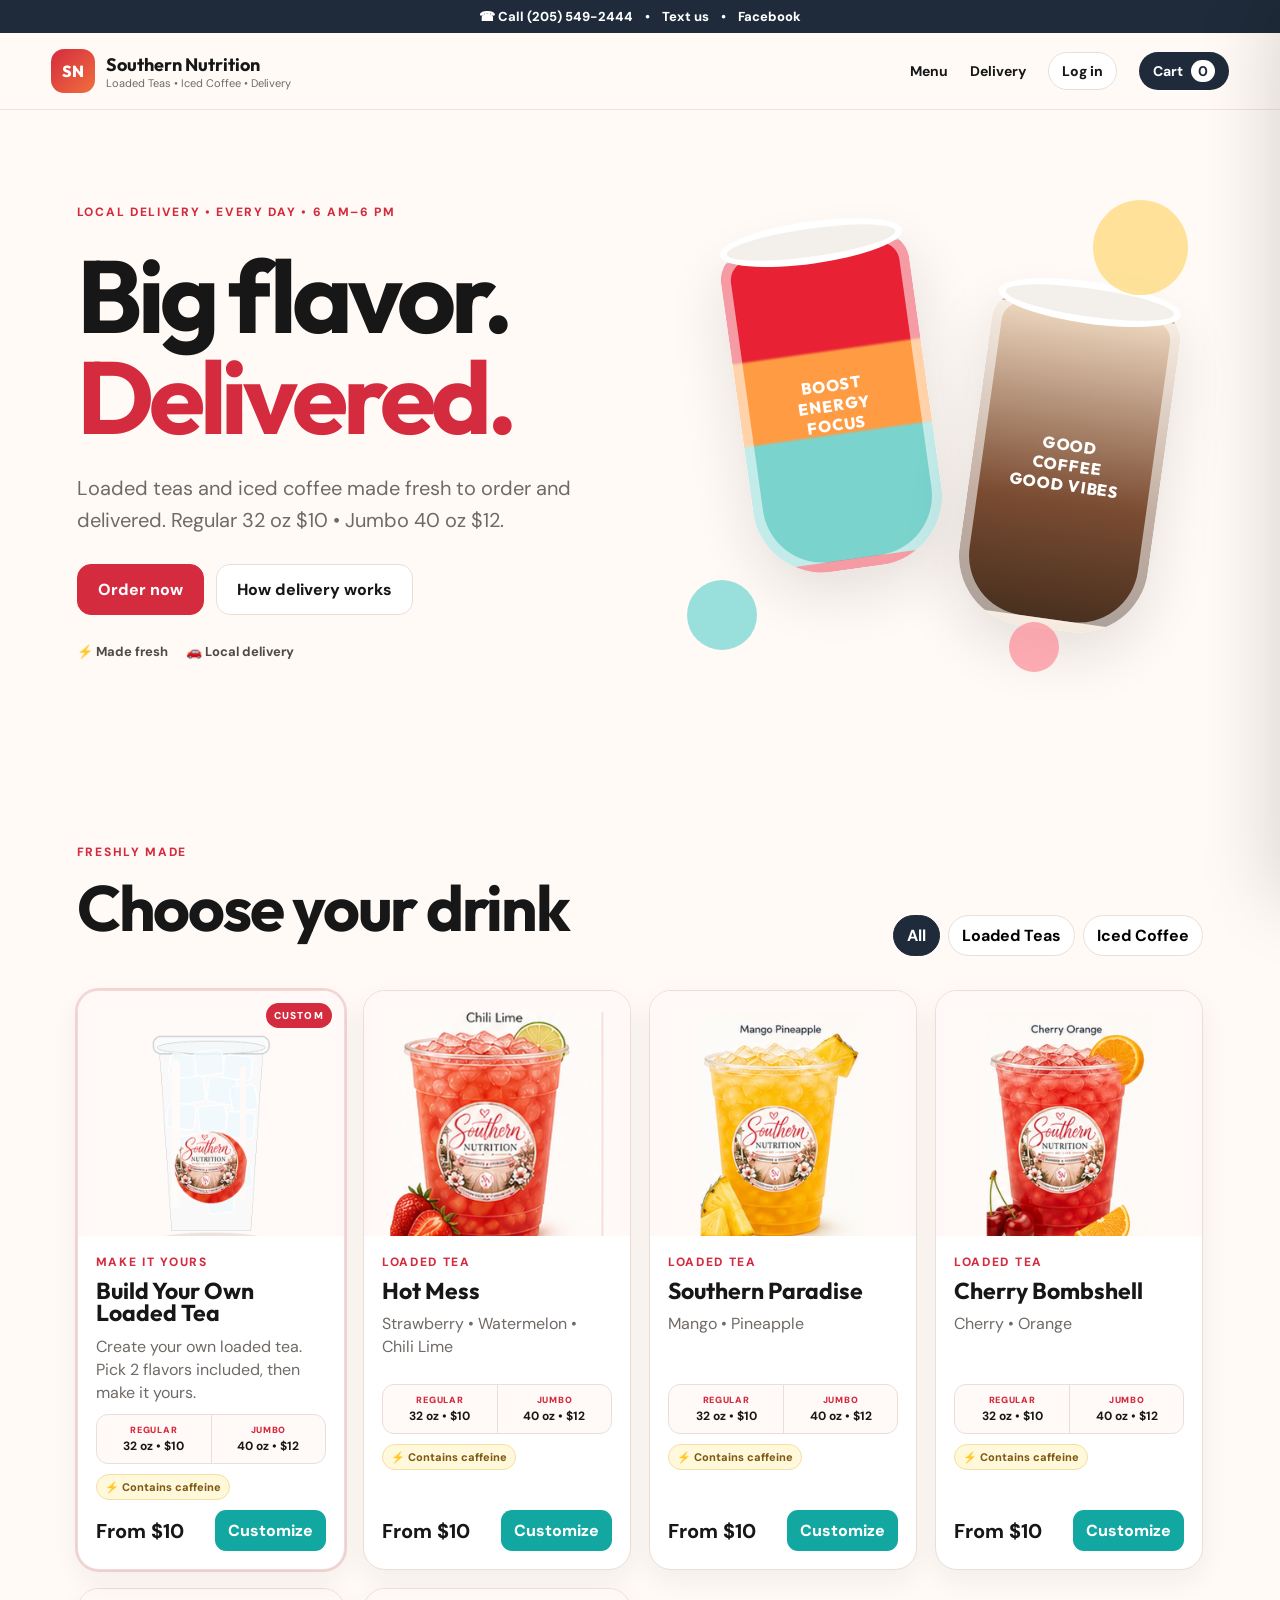
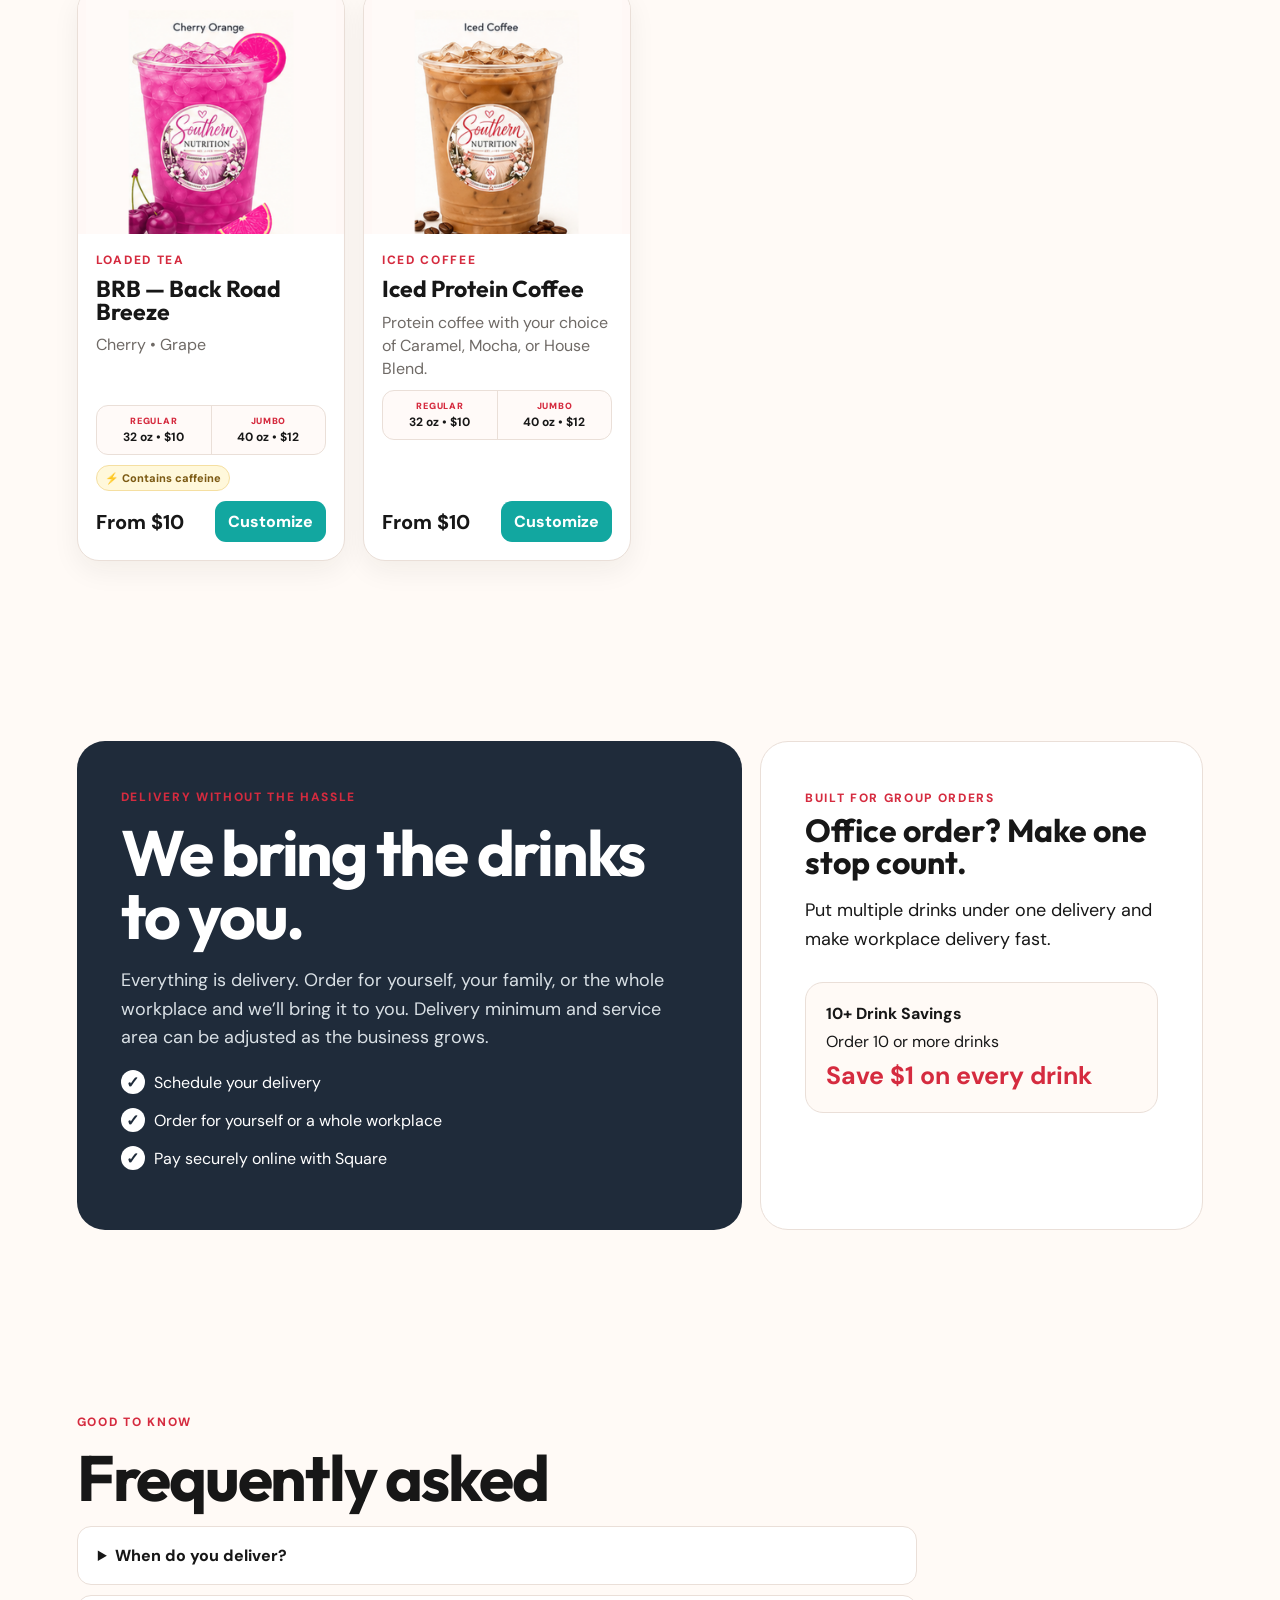
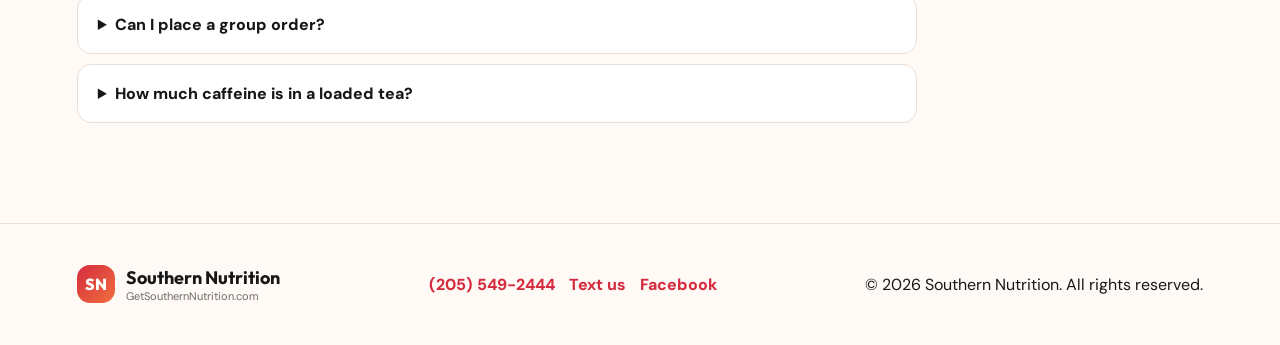
==== index.html @ 76897c5b "Add files via upload" ====
<!doctype html>
<html lang="en">
<head>
  <meta charset="utf-8" />
  <meta name="viewport" content="width=device-width, initial-scale=1" />
  <title>Southern Nutrition | Loaded Teas & Iced Coffee</title>
  <meta name="description" content="Loaded teas and iced coffee made fresh and delivered locally." />
  <link rel="preconnect" href="https://fonts.googleapis.com">
  <link rel="preconnect" href="https://fonts.gstatic.com" crossorigin>
  <link href="https://fonts.googleapis.com/css2?family=DM+Sans:wght@400;500;600;700;800&family=Outfit:wght@600;700;800&display=swap" rel="stylesheet">
  <link rel="stylesheet" href="styles.css" />
  <script src="https://sandbox.web.squarecdn.com/v1/square.js"></script>
</head>
<body>
  <div class="contact-bar"><a href="tel:+12055492444">☎ Call (205) 549-2444</a><span>•</span><a href="sms:+12055492444">Text us</a><span>•</span><a href="https://www.facebook.com/share/1E82JnCDBy/?mibextid=wwXIfr" target="_blank" rel="noopener">Facebook</a></div>
  <header class="site-header">
    <a class="brand" href="#top" aria-label="Southern Nutrition home">
      <span class="brand-mark">SN</span>
      <span><strong>Southern Nutrition</strong><small>Loaded Teas • Iced Coffee • Delivery</small></span>
    </a>
    <nav>
      <a href="#menu">Menu</a><a href="#delivery">Delivery</a>
      <button class="account-btn" id="accountBtn">Log in</button>
      <button class="cart-btn" id="cartBtn">Cart <span id="cartCount">0</span></button>
    </nav>
  </header>

  <main id="top">
    <section class="hero">
      <div class="hero-copy">
        <span class="eyebrow">Local delivery • Every day • 6 AM–6 PM</span>
        <h1>Big flavor.<br><span>Delivered.</span></h1>
        <p>Loaded teas and iced coffee made fresh to order and delivered. Regular 32 oz $10 • Jumbo 40 oz $12.</p>
        <div class="hero-actions"><a class="btn primary" href="#menu">Order now</a><a class="btn ghost" href="#delivery">How delivery works</a></div>
        <div class="trust-row"><span>⚡ Made fresh</span><span>🚗 Local delivery</span></div>
      </div>
      <div class="hero-art" aria-hidden="true">
        <div class="cup tea"><span>BOOST<br>ENERGY<br>FOCUS</span></div>
        <div class="cup coffee"><span>GOOD<br>COFFEE<br>GOOD VIBES</span></div>
        <div class="bubble b1"></div><div class="bubble b2"></div><div class="bubble b3"></div>
      </div>
    </section>

    <section class="section" id="menu">
      <div class="section-heading">
        <div><span class="eyebrow">Freshly made</span><h2>Choose your drink</h2></div>
        <div class="filters" role="group" aria-label="Menu filters">
          <button class="filter active" data-filter="all">All</button><button class="filter" data-filter="tea">Loaded Teas</button><button class="filter" data-filter="coffee">Iced Coffee</button>
        </div>
      </div>
      <div class="menu-grid" id="menuGrid"></div>
    </section>

    <section class="split section" id="delivery">
      <div class="panel dark">
        <span class="eyebrow">Delivery without the hassle</span><h2>We bring the drinks to you.</h2>
        <p>Everything is delivery. Order for yourself, your family, or the whole workplace and we’ll bring it to you. Delivery minimum and service area can be adjusted as the business grows.</p>
        <ul class="checklist"><li>Schedule your delivery</li><li>Order for yourself or a whole workplace</li><li>Pay securely online with Square</li></ul>
      </div>
      <div class="panel light"><span class="eyebrow">Built for group orders</span><h3>Office order? Make one stop count.</h3><p>Put multiple drinks under one delivery and make workplace delivery fast.</p><div class="mini-card"><strong>10+ Drink Savings</strong><span>Order 10 or more drinks</span><b>Save $1 on every drink</b></div></div>
    </section>

    <section class="section faq"><span class="eyebrow">Good to know</span><h2>Frequently asked</h2><details><summary>When do you deliver?</summary><p>We deliver every day from 6 AM to 6 PM. Delivery zones can be adjusted as the business grows.</p></details><details><summary>Can I place a group order?</summary><p>Yes. Add multiple drinks to one cart and use one workplace or delivery address. Orders of 10 or more drinks automatically get $1 off every drink; add-ons remain regular price.</p></details><details><summary>How much caffeine is in a loaded tea?</summary><p>Caffeine varies by recipe and add-ons. Loaded teas contain caffeine. Selecting Extra Liftoff adds additional caffeine; check the product labeling and ask us if you need exact amounts for a specific drink.</p></details></section>
  </main>

  <footer><div class="brand footer-brand"><span class="brand-mark">SN</span><span><strong>Southern Nutrition</strong><small>GetSouthernNutrition.com</small></span></div><div class="footer-contact"><a href="tel:+12055492444">(205) 549-2444</a><a href="sms:+12055492444">Text us</a><a href="https://www.facebook.com/share/1E82JnCDBy/?mibextid=wwXIfr" target="_blank" rel="noopener">Facebook</a></div><p>© <span id="year"></span> Southern Nutrition. All rights reserved.</p></footer>

  <aside class="cart-drawer" id="cartDrawer" aria-hidden="true">
    <div class="cart-head"><h2>Your order</h2><button id="closeCart" aria-label="Close cart">×</button></div>
    <div id="cartItems" class="cart-items"></div>
    <div class="cart-summary">
      <div id="groupDiscountNotice" class="group-discount-notice"><strong>Office & Group Savings</strong><span>Add 10 drinks to save $1 on every drink.</span></div><div><span>Subtotal</span><strong id="cartSubtotal">$0.00</strong></div>
      <div class="delivery-only-badge">🚗 Delivery order</div>
      <label>Street address<input id="deliveryStreet" autocomplete="street-address" placeholder="123 Main St" required /></label>
      <label>Apartment / Unit <span class="optional">(optional)</span><input id="deliveryUnit" autocomplete="address-line2" placeholder="Apt, suite, unit" /></label>
      <div class="address-row"><label>City<input id="deliveryCity" autocomplete="address-level2" required /></label><label>State<input id="deliveryState" autocomplete="address-level1" value="AL" maxlength="2" required /></label><label>ZIP<input id="deliveryZip" autocomplete="postal-code" inputmode="numeric" required /></label></div><div id="deliveryAreaStatus" class="delivery-area-status">Enter your full delivery address to confirm the 25-mile delivery area.</div>
      <label>Business / Workplace <span class="optional">(optional)</span><input id="workplaceName" placeholder="Office, plant, salon, etc." /></label>
      <label>Delivery instructions <span class="optional">(optional)</span><textarea id="deliveryInstructions" placeholder="Front desk, gate instructions, where to meet you, etc."></textarea></label>
      <label>Delivery date<input id="deliveryDate" type="date" required /></label>
            <label>Available delivery window
              <select id="deliverySlot" required>
                <option value="">Choose a delivery date first</option>
              </select>
              <span class="form-note">Orders may be placed anytime. One delivery order is available per 30-minute window from 6:00 AM to 6:00 PM Central.</span>
            </label>
            <input id="orderTime" type="hidden" />
      <label>Notes<textarea id="orderNotes" placeholder="Flavor notes, workplace name, etc."></textarea></label>
      <button class="btn primary full" id="placeOrder">Continue to secure checkout</button>
      <p class="form-note">Payments are securely processed by Square.</p>
    </div>
  </aside>
  <div class="scrim" id="scrim"></div>
  <div class="added-toast" id="addedToast" role="status">✓ Added to cart</div>
  <button class="mobile-cart-bar hidden" id="mobileCartBar"><span id="mobileCartText">0 drinks • $0.00</span><strong>View Cart →</strong></button>

  <dialog id="customizeDialog" class="customize-dialog">
    <button class="dialog-close" id="customizeClose" aria-label="Close">×</button>
    <span class="eyebrow" id="customizeType">Loaded Tea</span>
    <h2 id="customizeName">Customize your drink</h2>
    <p id="customizeDesc" class="dialog-intro"></p>
    <div class="option-section size-section">
      <div class="option-heading"><div><h3>Choose your size</h3><p>Regular 32 oz or Jumbo 40 oz.</p></div></div>
      <div class="size-choices" id="sizeChoices">
        <button type="button" class="size-choice active" data-size="regular"><strong>Regular</strong><span>32 oz</span><b>$10</b></button>
        <button type="button" class="size-choice" data-size="jumbo"><strong>Jumbo</strong><span>40 oz</span><b>$12</b></button>
      </div>
    </div>
    <div id="flavorBuilder" class="option-section">
      <div class="option-heading"><div><h3>Choose flavors</h3><p id="flavorHelp">Choose up to 2 included flavors. Each additional flavor is +$1.</p></div><span id="flavorCharge" class="option-price">Included</span></div>
      <div class="choice-grid" id="flavorChoices"></div>
    </div>
    <div class="option-section">
      <div class="option-heading"><div><h3>Enhance your tea</h3><p>Add any of these to your drink.</p></div></div>
      <div class="addon-list" id="addonChoices"></div>
    </div>
    <div class="caffeine-notice" id="caffeineNotice"><strong>⚡ Caffeine notice</strong><span>Loaded teas contain caffeine. Extra Liftoff adds additional caffeine.</span></div>
    <div class="customize-footer"><div><span class="form-note">Drink total</span><strong id="customizeTotal">$12.00</strong></div><button class="btn primary" id="addCustomized">Add to order</button></div>
  </dialog>

  <dialog id="accountDialog" class="account-dialog">
    <button class="dialog-close" id="accountClose" aria-label="Close">×</button>
    <div id="accountAuthView">
      <span class="eyebrow">Customer account</span><h2 id="accountTitle">Log in</h2>
      <div class="auth-tabs"><button class="auth-tab active" data-mode="login">Log in</button><button class="auth-tab" data-mode="signup">Create account</button></div>
      <form id="accountForm">
        <label id="nameField" class="hidden">First name<input id="accountName" autocomplete="given-name" placeholder="First name"></label>
        <label id="lastNameField" class="hidden">Last name<input id="accountLastName" autocomplete="family-name" placeholder="Last name"></label>
        <label>Phone number<input id="accountPhone" autocomplete="tel" inputmode="tel" placeholder="(555) 555-5555" required></label>
        <label id="emailField" class="hidden">Email<input id="accountEmail" type="email" autocomplete="email" placeholder="you@example.com"></label>
        <label>Password<input id="accountPassword" type="password" autocomplete="current-password" minlength="8" placeholder="At least 8 characters" required></label>
        <button class="btn primary full" id="accountSubmit" type="submit">Log in</button>
        <p class="form-note auth-note">Your password is securely hashed. Card information is handled by Square and is never stored on this site.</p>
        <p id="accountMessage" class="form-note"></p>
      </form>
    </div>
    <div id="accountProfileView" class="hidden">
      <span class="eyebrow">My account</span><h2 id="profileName">Welcome</h2><p id="profileContact" class="form-note"></p>
      <div class="profile-card"><strong>Coming next</strong><p>Order history, saved delivery addresses, favorites, and one-tap reorder.</p></div>
      <button class="btn ghost full" id="logoutBtn">Log out</button>
    </div>
  </dialog>

  <dialog id="checkoutDialog" class="checkout-dialog">
    <button class="dialog-close" id="checkoutClose" aria-label="Close checkout">×</button>
    <span class="eyebrow">Secure checkout</span><h2>Finish your order</h2>
    <div id="checkoutOrder" class="checkout-order"></div>
    <div class="tip-box">
      <div class="tip-heading"><div><strong>Add a tip</strong><span>100% optional — thank you for supporting us.</span></div></div>
      <div class="tip-options">
        <button type="button" class="tip-btn" data-percent="0">No tip</button>
        <button type="button" class="tip-btn" data-percent="0.10">10%</button>
        <button type="button" class="tip-btn" data-percent="0.15">15%</button>
        <button type="button" class="tip-btn" data-percent="0.20">20%</button>
      </div>
      <label class="custom-tip-label">Custom tip $<input id="customTip" type="number" min="0" step="0.01" inputmode="decimal" placeholder="0.00"></label>
    </div>
    <div class="checkout-fields">
      <label>First name<input id="customerName" autocomplete="given-name" placeholder="First name" required></label>
      <label>Last name<input id="customerLastName" autocomplete="family-name" placeholder="Last name" required></label>
      <label>Phone<input id="customerPhone" autocomplete="tel" placeholder="(555) 555-5555" required></label>
      <label>Email <span class="optional">(optional)</span><input id="customerEmail" type="email" autocomplete="email" placeholder="you@example.com"></label>
      <div class="checkout-contact-note">Need help? <a href="tel:+12055492444">Call (205) 549-2444</a> or <a href="sms:+12055492444">text us</a>.</div>
    </div>
    <div class="payment-method-box">
      <strong>Payment method</strong>
      <div class="payment-method-options">
        <button type="button" class="payment-method active" data-payment="card">Card</button>
        <button type="button" class="payment-method" data-payment="cash">Cash on delivery</button>
      </div>
    </div>
    <div id="squareStatus" class="square-status">Checking secure payment connection…</div>
    <div id="card-container"></div>
    <button class="btn primary full" id="payButton" disabled>Pay securely</button>
    <p id="paymentMessage" class="form-note" role="status"></p>
    <p id="paymentModeNote" class="form-note">Payments are processed securely by Square.</p>
  </dialog>

  <dialog id="successDialog">
    <button class="dialog-close" id="successClose">×</button><h2>Order received 🎉</h2><p id="successMessage"></p><button class="btn primary full" id="successDone">Done</button>
  </dialog>

  <script src="app.js"></script>
</body>
</html>
---- styles.css ----
:root{
  --bg:#fffaf6;--paper:#ffffff;--ink:#171717;--muted:#6f6a66;--accent:#d52b3f;--accent2:#12a7a0;--navy:#1f2b3a;--line:#eadfd8;--shadow:0 20px 60px rgba(36,28,24,.12)
}
*{box-sizing:border-box}html{scroll-behavior:smooth}body{margin:0;font-family:'DM Sans',sans-serif;background:var(--bg);color:var(--ink)}a{color:inherit;text-decoration:none}button,input,select,textarea{font:inherit}button{cursor:pointer}
.site-header{position:sticky;top:0;z-index:20;display:flex;justify-content:space-between;align-items:center;padding:16px clamp(18px,4vw,56px);background:rgba(255,250,246,.9);backdrop-filter:blur(16px);border-bottom:1px solid rgba(234,223,216,.8)}
.brand{display:flex;align-items:center;gap:11px}.brand-mark{display:grid;place-items:center;width:44px;height:44px;border-radius:13px;background:linear-gradient(135deg,var(--accent),#f06f3d);color:#fff;font-family:'Outfit';font-weight:800}.brand strong,.brand small{display:block}.brand strong{font-family:'Outfit';font-size:18px}.brand small{font-size:11px;color:var(--muted)}nav{display:flex;align-items:center;gap:22px;font-weight:700;font-size:14px}.cart-btn{border:0;background:var(--navy);color:#fff;padding:10px 14px;border-radius:999px}.cart-btn span{background:#fff;color:var(--navy);padding:2px 7px;border-radius:99px;margin-left:5px}
.hero{min-height:620px;padding:70px clamp(20px,6vw,90px);display:grid;grid-template-columns:1.05fr .95fr;align-items:center;gap:40px;overflow:hidden}.eyebrow{text-transform:uppercase;letter-spacing:.14em;font-weight:800;font-size:12px;color:var(--accent)}h1,h2,h3{font-family:'Outfit',sans-serif;margin:.25em 0;line-height:.98}h1{font-size:clamp(62px,8vw,120px);letter-spacing:-.05em}h1 span{color:var(--accent)}h2{font-size:clamp(38px,5vw,64px);letter-spacing:-.035em}h3{font-size:32px}.hero p{font-size:20px;max-width:650px;color:var(--muted);line-height:1.6}.hero-actions{display:flex;gap:12px;margin:28px 0}.btn{display:inline-flex;justify-content:center;align-items:center;border-radius:14px;padding:14px 20px;border:1px solid var(--line);font-weight:800}.btn.primary{background:var(--accent);color:#fff;border-color:var(--accent)}.btn.ghost{background:#fff}.btn.full{width:100%}.trust-row{display:flex;flex-wrap:wrap;gap:18px;font-size:13px;font-weight:700;color:#4f4a46}
.hero-art{position:relative;min-height:500px}.cup{position:absolute;width:190px;height:330px;border-radius:30px 30px 70px 70px;display:grid;place-items:center;text-align:center;color:white;font-family:'Outfit';font-weight:800;letter-spacing:.06em;box-shadow:var(--shadow);border:10px solid rgba(255,255,255,.55)}.cup:before{content:"";position:absolute;top:-30px;width:170px;height:28px;border-radius:50%;background:#f3f0eb;border:7px solid white}.tea{left:10%;top:60px;transform:rotate(-8deg);background:linear-gradient(180deg,#e82234 0 32%,#ff9b42 33% 59%,#7bd3ce 60%)}.coffee{right:8%;top:120px;transform:rotate(8deg);background:linear-gradient(180deg,#edd6bf,#7a4c32 62%,#49301f)}.bubble{position:absolute;border-radius:50%;filter:blur(.3px);opacity:.65}.b1{width:95px;height:95px;background:#ffd568;right:3%;top:20px}.b2{width:70px;height:70px;background:#64d2cf;left:0;bottom:30px}.b3{width:50px;height:50px;background:#ff8592;right:28%;bottom:8px}
.announcement{margin:0 clamp(18px,4vw,56px);background:var(--navy);color:white;border-radius:18px;padding:16px 22px;display:flex;justify-content:center;gap:8px;flex-wrap:wrap;text-align:center}.announcement a{color:#ffd568;font-weight:800}.section{padding:90px clamp(20px,6vw,90px)}.section-heading{display:flex;justify-content:space-between;align-items:end;gap:20px}.filters{display:flex;gap:8px;flex-wrap:wrap}.filter{border:1px solid var(--line);background:#fff;border-radius:999px;padding:9px 13px;font-weight:700}.filter.active{background:var(--navy);color:white;border-color:var(--navy)}
.menu-grid{display:grid;grid-template-columns:repeat(4,1fr);gap:18px;margin-top:34px}.menu-card{background:#fff;border:1px solid var(--line);border-radius:22px;overflow:hidden;box-shadow:0 10px 28px rgba(36,28,24,.06);display:flex;flex-direction:column}.drink-art{height:190px;display:grid;place-items:center;font-size:70px;background:linear-gradient(135deg,#fff2ea,#f5ffff)}.menu-body{padding:18px;display:flex;flex-direction:column;gap:10px;flex:1}.menu-body h3{font-size:23px;margin:0}.menu-body p{color:var(--muted);line-height:1.45;margin:0;min-height:62px}.price-row{display:flex;align-items:center;justify-content:space-between;margin-top:auto}.price{font-size:20px;font-weight:800}.add-btn{border:0;background:var(--accent2);color:#fff;border-radius:11px;padding:10px 13px;font-weight:800}
.split{display:grid;grid-template-columns:1.2fr .8fr;gap:18px}.panel{border-radius:28px;padding:44px}.panel.dark{background:var(--navy);color:white}.panel.dark p{color:#d9e0e5}.panel.light{background:#fff;border:1px solid var(--line)}.panel p{font-size:18px;line-height:1.6}.checklist{padding:0;list-style:none}.checklist li{margin:14px 0}.checklist li:before{content:'✓';display:inline-grid;place-items:center;width:24px;height:24px;margin-right:9px;background:#fff;color:var(--navy);border-radius:50%;font-weight:900}.mini-card{display:grid;gap:7px;background:var(--bg);border:1px solid var(--line);border-radius:18px;padding:20px;margin-top:28px}.mini-card b{font-size:25px;color:var(--accent)}
.rewards{display:grid;grid-template-columns:1fr 420px;gap:50px;align-items:center;background:linear-gradient(135deg,#fff0ef,#effcfb)}.rewards-card{background:#fff;border:1px solid var(--line);border-radius:22px;padding:22px;box-shadow:var(--shadow)}label{display:grid;gap:7px;font-size:13px;font-weight:800;margin-bottom:13px}input,select,textarea{border:1px solid #d9d1cc;border-radius:11px;padding:11px 12px;background:white;min-width:0}textarea{min-height:80px;resize:vertical}.form-note{font-size:12px;color:var(--muted);line-height:1.4}.faq details{max-width:840px;background:#fff;border:1px solid var(--line);border-radius:14px;padding:18px 20px;margin:10px 0}.faq summary{font-weight:800;cursor:pointer}.faq p{color:var(--muted);line-height:1.6}footer{padding:34px clamp(20px,6vw,90px);display:flex;justify-content:space-between;align-items:center;border-top:1px solid var(--line);gap:20px;flex-wrap:wrap}.footer-brand .brand-mark{width:38px;height:38px}
.cart-drawer{position:fixed;right:0;top:0;bottom:0;width:min(440px,94vw);background:#fff;z-index:50;transform:translateX(105%);transition:.25s ease;box-shadow:-30px 0 70px rgba(0,0,0,.15);display:flex;flex-direction:column}.cart-drawer.open{transform:translateX(0)}.cart-head{display:flex;justify-content:space-between;align-items:center;padding:22px;border-bottom:1px solid var(--line)}.cart-head h2{font-size:32px}.cart-head button,.dialog-close{border:0;background:#f1ece8;width:38px;height:38px;border-radius:50%;font-size:25px}.cart-items{padding:18px;overflow:auto;flex:1}.cart-item{display:grid;grid-template-columns:1fr auto;gap:8px;border-bottom:1px solid var(--line);padding:13px 0}.qty{display:flex;align-items:center;gap:8px}.qty button{border:1px solid var(--line);background:#fff;width:28px;height:28px;border-radius:8px}.cart-summary{padding:18px;border-top:1px solid var(--line)}.cart-summary>div:first-child{display:flex;justify-content:space-between;font-size:20px;margin-bottom:15px}.hidden{display:none!important}.scrim{position:fixed;inset:0;background:rgba(0,0,0,.36);z-index:40;opacity:0;pointer-events:none;transition:.2s}.scrim.show{opacity:1;pointer-events:auto}dialog{border:0;border-radius:22px;box-shadow:var(--shadow);width:min(560px,92vw);padding:28px}dialog::backdrop{background:rgba(0,0,0,.45)}dialog pre{white-space:pre-wrap;background:#f8f4f1;padding:16px;border-radius:12px;max-height:45vh;overflow:auto}.dialog-close{float:right}
@media(max-width:980px){nav a{display:none}.hero{grid-template-columns:1fr;padding-top:45px}.hero-art{min-height:420px}.menu-grid{grid-template-columns:repeat(2,1fr)}.split,.rewards{grid-template-columns:1fr}.rewards{padding:70px 24px}.rewards-card{width:100%}.section-heading{align-items:start;flex-direction:column}.hero h1{font-size:76px}}
@media(max-width:580px){.site-header{padding:12px 14px}.brand small{display:none}.hero{padding:38px 18px}.hero h1{font-size:58px}.hero p{font-size:17px}.hero-actions{flex-direction:column}.hero-art{min-height:340px}.cup{width:145px;height:250px;font-size:13px}.cup:before{width:130px}.coffee{right:2%}.tea{left:2%}.menu-grid{grid-template-columns:1fr}.section{padding:62px 18px}.panel{padding:28px}.trust-row{display:grid}.footer-brand small{display:block}}

/* Square checkout additions */
.checkout-dialog{width:min(620px,calc(100vw - 28px));max-height:90vh;overflow:auto;border:0;border-radius:24px;padding:28px;box-shadow:0 25px 80px rgba(0,0,0,.28)}
.checkout-dialog::backdrop,#successDialog::backdrop{background:rgba(17,24,39,.55)}
.checkout-order{margin:16px 0 20px;border:1px solid #e8e8e8;border-radius:16px;padding:14px;background:#fafafa}
.checkout-line{display:flex;justify-content:space-between;gap:20px;padding:7px 0;font-size:.94rem}.checkout-total{border-top:1px solid #ddd;margin-top:8px;padding-top:14px;font-size:1.05rem}
.checkout-fields{display:grid;grid-template-columns:1fr 1fr;gap:12px;margin-bottom:18px}.checkout-fields label:last-child{grid-column:1/-1}.checkout-fields input{width:100%;box-sizing:border-box;margin-top:6px;padding:12px 13px;border:1px solid #d7d7d7;border-radius:11px;font:inherit}.optional{font-weight:400;color:#777}
.square-status{font-size:.87rem;margin:2px 0 12px;padding:9px 11px;border-radius:10px;background:#f3f4f6;color:#4b5563}
#card-container{min-height:90px;margin-bottom:12px}#payButton:disabled{opacity:.55;cursor:not-allowed}
#successDialog{width:min(480px,calc(100vw - 28px));border:0;border-radius:24px;padding:28px;box-shadow:0 25px 80px rgba(0,0,0,.28)}
#successDialog code{font-size:.75rem;word-break:break-all}
@media(max-width:600px){.checkout-fields{grid-template-columns:1fr}.checkout-fields label:last-child{grid-column:auto}.checkout-dialog{padding:20px}}

/* v2: customer accounts, rewards dots, custom tea builder */
.account-btn{border:1px solid var(--line);background:#fff;color:var(--ink);padding:9px 13px;border-radius:999px;font-weight:800}.featured-card{outline:2px solid rgba(213,43,63,.18);position:relative}.featured-card:before{content:'CUSTOM';position:absolute;top:12px;right:12px;background:var(--accent);color:#fff;font-size:10px;font-weight:900;letter-spacing:.12em;padding:6px 8px;border-radius:999px;z-index:2}.mini-caffeine{font-size:11px;font-weight:800;color:#7c5a14;background:#fff8db;border:1px solid #f5dfa1;border-radius:999px;padding:5px 8px;width:max-content}
.reward-progress{display:flex;gap:9px;flex-wrap:wrap;margin:24px 0 10px}.reward-dot{width:34px;height:34px;border-radius:50%;display:grid;place-items:center;border:2px solid #d9ccc6;background:#fff;color:#fff;font-weight:900}.reward-dot.filled{background:var(--accent);border-color:var(--accent)}.reward-progress.compact{gap:6px;margin:14px 0}.reward-progress.compact .reward-dot{width:25px;height:25px;font-size:11px}.reward-caption{font-weight:800;color:var(--navy)}.rewards-card h3{font-size:26px}.text-btn{display:block;margin:13px auto 0;border:0;background:transparent;color:var(--accent);font-weight:800;text-decoration:underline}.profile-card{border:1px solid var(--line);border-radius:16px;padding:16px;margin:14px 0;background:#fffaf8}.profile-card p{color:var(--muted);line-height:1.5;margin-bottom:0}
.customize-dialog,.account-dialog{width:min(680px,calc(100vw - 28px));max-height:90vh;overflow:auto;border:0;border-radius:24px;padding:28px;box-shadow:0 25px 80px rgba(0,0,0,.28)}.customize-dialog::backdrop,.account-dialog::backdrop{background:rgba(17,24,39,.55)}.dialog-intro{color:var(--muted);line-height:1.5}.option-section{border-top:1px solid var(--line);padding-top:20px;margin-top:20px}.option-heading{display:flex;justify-content:space-between;gap:16px;align-items:start}.option-heading h3{font-size:24px;margin:0}.option-heading p{margin:6px 0;color:var(--muted);font-size:13px}.option-price{font-weight:900;color:var(--accent);white-space:nowrap}.choice-grid{display:flex;flex-wrap:wrap;gap:9px;margin-top:14px}.choice-chip{margin:0;display:block}.choice-chip input{position:absolute;opacity:0;pointer-events:none}.choice-chip span{display:block;border:1px solid var(--line);background:#fff;border-radius:999px;padding:9px 12px;font-size:13px;font-weight:800;cursor:pointer}.choice-chip.selected span{background:var(--navy);border-color:var(--navy);color:#fff}.addon-list{display:grid;gap:9px;margin-top:14px}.addon-row{display:grid;grid-template-columns:auto 1fr auto;gap:11px;align-items:center;border:1px solid var(--line);border-radius:14px;padding:13px;margin:0;background:#fff;cursor:pointer}.addon-row.selected{border-color:var(--accent);background:#fff7f7}.addon-row input{width:18px;height:18px}.addon-row span{display:grid}.addon-row small{color:var(--muted);font-weight:500;margin-top:2px}.addon-row b{color:var(--accent)}.caffeine-notice{display:flex;gap:8px;flex-wrap:wrap;margin:20px 0;padding:12px 14px;border-radius:14px;background:#fff8db;border:1px solid #f5dfa1;font-size:12px;color:#6d551c}.caffeine-notice.strong{background:#fff0ee;border-color:#f2aaa2;color:#9a271e}.customize-footer{position:sticky;bottom:-28px;margin:22px -28px -28px;padding:16px 28px;background:rgba(255,255,255,.96);border-top:1px solid var(--line);display:flex;align-items:center;justify-content:space-between;gap:16px}.customize-footer>div{display:grid}.customize-footer strong{font-size:24px}.cart-detail{font-size:12px;color:var(--muted);margin:4px 0;line-height:1.35}.auth-tabs{display:grid;grid-template-columns:1fr 1fr;background:#f2ece8;border-radius:12px;padding:4px;margin:18px 0}.auth-tab{border:0;background:transparent;padding:9px 10px;border-radius:9px;font-weight:800}.auth-tab.active{background:#fff;box-shadow:0 2px 8px rgba(0,0,0,.08)}.auth-note{background:#fff8db;border:1px solid #f5dfa1;padding:10px;border-radius:10px}.checkout-item{display:flex;justify-content:space-between;gap:20px;padding:8px 0}.checkout-item>div{display:grid}.checkout-item small{color:var(--muted);margin-top:3px}
@media(max-width:760px){nav{gap:8px}.account-btn{padding:9px 10px;font-size:12px}.customize-dialog,.account-dialog{padding:20px}.customize-footer{bottom:-20px;margin:20px -20px -20px;padding:14px 20px}.choice-chip span{padding:8px 10px}.reward-dot{width:29px;height:29px}}

/* Group discount + tipping */
.group-discount-notice{display:grid!important;gap:3px!important;padding:12px 14px;margin:0 0 14px!important;border-radius:14px;background:#eef8f0;border:1px solid #b9dfc1;font-size:13px}.group-discount-notice strong{color:#216b34}.group-discount-notice span{color:var(--muted)}
.tip-box{margin:18px 0;padding:16px;border:1px solid var(--line);border-radius:16px;background:#fff}.tip-heading>div{display:grid;gap:3px}.tip-heading span{font-size:12px;color:var(--muted)}.tip-options{display:grid;grid-template-columns:repeat(4,1fr);gap:8px;margin-top:12px}.tip-btn{border:1px solid var(--line);background:#fff;border-radius:11px;padding:10px 7px;font-weight:800;cursor:pointer}.tip-btn.active{background:var(--navy);border-color:var(--navy);color:#fff}.custom-tip-label{display:flex!important;align-items:center;gap:6px;margin-top:11px;font-size:13px;font-weight:800}.custom-tip-label input{width:110px!important;margin:0!important;padding:8px 10px!important}.savings-line{color:#216b34}.tip-summary{color:var(--muted)}
@media(max-width:460px){.tip-options{grid-template-columns:repeat(2,1fr)}}

/* V5 delivery-only contact + checkout */
.contact-bar{display:flex;justify-content:center;align-items:center;gap:12px;padding:8px 16px;background:var(--navy);color:#fff;font-size:13px;font-weight:800}.contact-bar a{color:#fff;text-decoration:none}.contact-bar a:hover{text-decoration:underline}.footer-contact{display:flex;gap:14px;flex-wrap:wrap}.footer-contact a,.checkout-contact-note a{color:var(--accent);font-weight:800;text-decoration:none}.delivery-only-badge{padding:10px 12px;margin-bottom:13px;border-radius:12px;background:#eef9f7;font-weight:900;color:var(--navy)}.address-row{display:grid;grid-template-columns:2fr .8fr 1fr;gap:10px}.checkout-contact-note{grid-column:1/-1;font-size:12px;color:var(--muted);margin:-2px 0 12px}
@media(max-width:580px){.contact-bar{gap:8px;font-size:11px;padding:7px 8px}.address-row{grid-template-columns:1fr 70px 100px}.footer-contact{width:100%}}

/* V6 menu/layout updates */
.brand-banner{background:#fff7f5;border-bottom:1px solid var(--line);display:flex;justify-content:center;overflow:hidden;padding:12px 18px}
.brand-banner-scene{position:relative;width:min(100%,1100px);height:260px;background-image:linear-gradient(rgba(255,248,245,.08),rgba(255,248,245,.12)),url('assets/southern-nutrition-lake.jpg');background-size:cover;background-position:center 48%;border-radius:22px;overflow:hidden;display:grid;place-items:center;box-shadow:var(--shadow)}
.brand-banner-scene:after{content:'';position:absolute;inset:0;background:radial-gradient(circle at center,rgba(255,255,255,.18),rgba(255,255,255,0) 62%);pointer-events:none}
.brand-banner-title{position:relative;z-index:1;text-align:center;padding:14px 24px;text-shadow:0 2px 12px rgba(255,255,255,.9),0 1px 2px rgba(0,0,0,.12)}
.brand-banner-southern{display:block;font-family:'Playfair Display',Georgia,serif;font-style:italic;font-weight:700;font-size:clamp(48px,7vw,86px);line-height:.9;color:#c95b67;letter-spacing:-2px}
.brand-banner-nutrition{display:block;margin-top:12px;font-family:'Outfit',Arial,sans-serif;font-size:clamp(20px,2.8vw,34px);font-weight:700;letter-spacing:.24em;color:#2b2525}
.drink-art.photo{height:245px;background:#fff8f6;overflow:hidden;padding:8px}
.drink-art.photo img{width:100%;height:100%;object-fit:contain;object-position:center center;display:block;margin:auto}
.drink-art.custom-art{height:245px;background:linear-gradient(145deg,#fff1f4,#fffaf6);display:flex;flex-direction:column;gap:8px;font-size:50px;color:var(--accent)}
.drink-art.custom-art strong{font-size:18px;font-family:'Outfit',sans-serif;color:var(--navy)}
.size-preview{display:grid;grid-template-columns:1fr 1fr;border:1px solid var(--line);border-radius:12px;overflow:hidden;background:#fffaf8}
.size-preview span{display:grid;gap:2px;padding:9px 10px;text-align:center}.size-preview span+span{border-left:1px solid var(--line)}
.size-preview small{text-transform:uppercase;letter-spacing:.08em;font-size:9px;color:var(--accent);font-weight:900}.size-preview b{font-size:12px}
.size-choices{display:grid;grid-template-columns:1fr 1fr;gap:10px;margin-top:14px}
.size-choice{border:2px solid var(--line);border-radius:16px;background:#fff;padding:14px;display:grid;gap:3px;text-align:left;color:var(--ink)}
.size-choice strong{font-size:16px}.size-choice span{font-size:12px;color:var(--muted)}.size-choice b{font-size:21px;color:var(--accent)}
.size-choice.active{border-color:var(--accent);background:#fff5f6;box-shadow:0 0 0 3px rgba(213,43,63,.08)}
.added-toast{position:fixed;left:50%;bottom:88px;transform:translate(-50%,20px);z-index:90;background:var(--navy);color:#fff;border-radius:999px;padding:11px 18px;font-weight:900;opacity:0;pointer-events:none;transition:.2s;box-shadow:var(--shadow)}
.added-toast.show{opacity:1;transform:translate(-50%,0)}
.mobile-cart-bar{position:fixed;z-index:35;left:50%;bottom:14px;transform:translateX(-50%);width:min(560px,calc(100vw - 28px));border:0;border-radius:16px;padding:13px 16px;background:var(--navy);color:#fff;box-shadow:0 14px 34px rgba(0,0,0,.24);display:flex;align-items:center;justify-content:space-between;gap:12px;font-weight:800}
.mobile-cart-bar strong{color:#ffd568}
@media(max-width:980px){.brand-banner-scene{height:220px}.menu-grid{grid-template-columns:repeat(2,1fr)}}
@media(max-width:580px){.brand-banner{padding:8px}.brand-banner-scene{width:100%;height:145px;border-radius:14px;background-position:center 46%}.brand-banner-title{padding:8px 14px}.brand-banner-southern{font-size:43px;letter-spacing:-1px}.brand-banner-nutrition{font-size:17px;letter-spacing:.18em;margin-top:8px}.drink-art.photo,.drink-art.custom-art{height:240px}.mobile-cart-bar{display:flex}.site-header{top:0}}

/* V11: removed decorative top logo/photo banner */
.brand-banner{display:none!important}

/* V12: mobile cart/checkout scrolling fix */
@media(max-width:760px){
  .cart-drawer{
    overflow-y:auto;
    overflow-x:hidden;
    -webkit-overflow-scrolling:touch;
    overscroll-behavior:contain;
    display:block;
    padding-bottom:calc(24px + env(safe-area-inset-bottom));
  }
  .cart-head{
    position:sticky;
    top:0;
    z-index:2;
    background:#fff;
  }
  .cart-items{
    overflow:visible;
    flex:none;
    padding-bottom:8px;
  }
  .cart-summary{
    overflow:visible;
    padding-bottom:calc(34px + env(safe-area-inset-bottom));
  }
  .cart-summary .btn.full{
    margin-top:4px;
    margin-bottom:8px;
  }
  .checkout-dialog{
    max-height:calc(100dvh - 20px);
    overflow-y:auto;
    -webkit-overflow-scrolling:touch;
    overscroll-behavior:contain;
    padding-bottom:calc(28px + env(safe-area-inset-bottom));
  }
}

/* V13: keep active delivery fields visible above mobile keyboards/autofill */
@media(max-width:760px){
  .cart-drawer{
    height:100dvh;
    max-height:100dvh;
  }
  .cart-summary input,
  .cart-summary select,
  .cart-summary textarea{
    scroll-margin-top:90px;
    scroll-margin-bottom:180px;
  }
}

/* V14: cart drawer scrolls correctly on iPad and desktop too */
.cart-drawer{
  overflow-y:auto;
  overflow-x:hidden;
  -webkit-overflow-scrolling:touch;
  overscroll-behavior:contain;
  height:100dvh;
  max-height:100dvh;
}
.cart-head{
  position:sticky;
  top:0;
  z-index:3;
  background:#fff;
}
.cart-items{
  overflow:visible;
  flex:none;
  padding-bottom:8px;
}
.cart-summary{
  overflow:visible;
  padding-bottom:calc(34px + env(safe-area-inset-bottom));
}
.cart-summary input,
.cart-summary select,
.cart-summary textarea{
  scroll-margin-top:90px;
  scroll-margin-bottom:140px;
}

/* Checkout payment choices */
.payment-method-box{margin:18px 0 12px}
.payment-method-box>strong{display:block;margin-bottom:8px}
.payment-method-options{display:grid;grid-template-columns:1fr 1fr;gap:8px}
.payment-method{border:1px solid rgba(0,0,0,.15);background:#fff;border-radius:12px;padding:12px 10px;font:inherit;font-weight:700;cursor:pointer}
.payment-method.active{border-color:#d95772;box-shadow:0 0 0 2px rgba(217,87,114,.12)}
#card-container.hidden,#squareStatus.hidden{display:none!important}

.delivery-area-status{margin:8px 0 12px;padding:10px 12px;border-radius:10px;background:#f5f5f5;font-size:.9rem;font-weight:700}
.delivery-area-status.checking{background:#fff7e6}.delivery-area-status.success{background:#edf9f0}.delivery-area-status.error{background:#fff0f0}
.coffee-choice{appearance:none;-webkit-appearance:none;cursor:pointer;font:inherit}
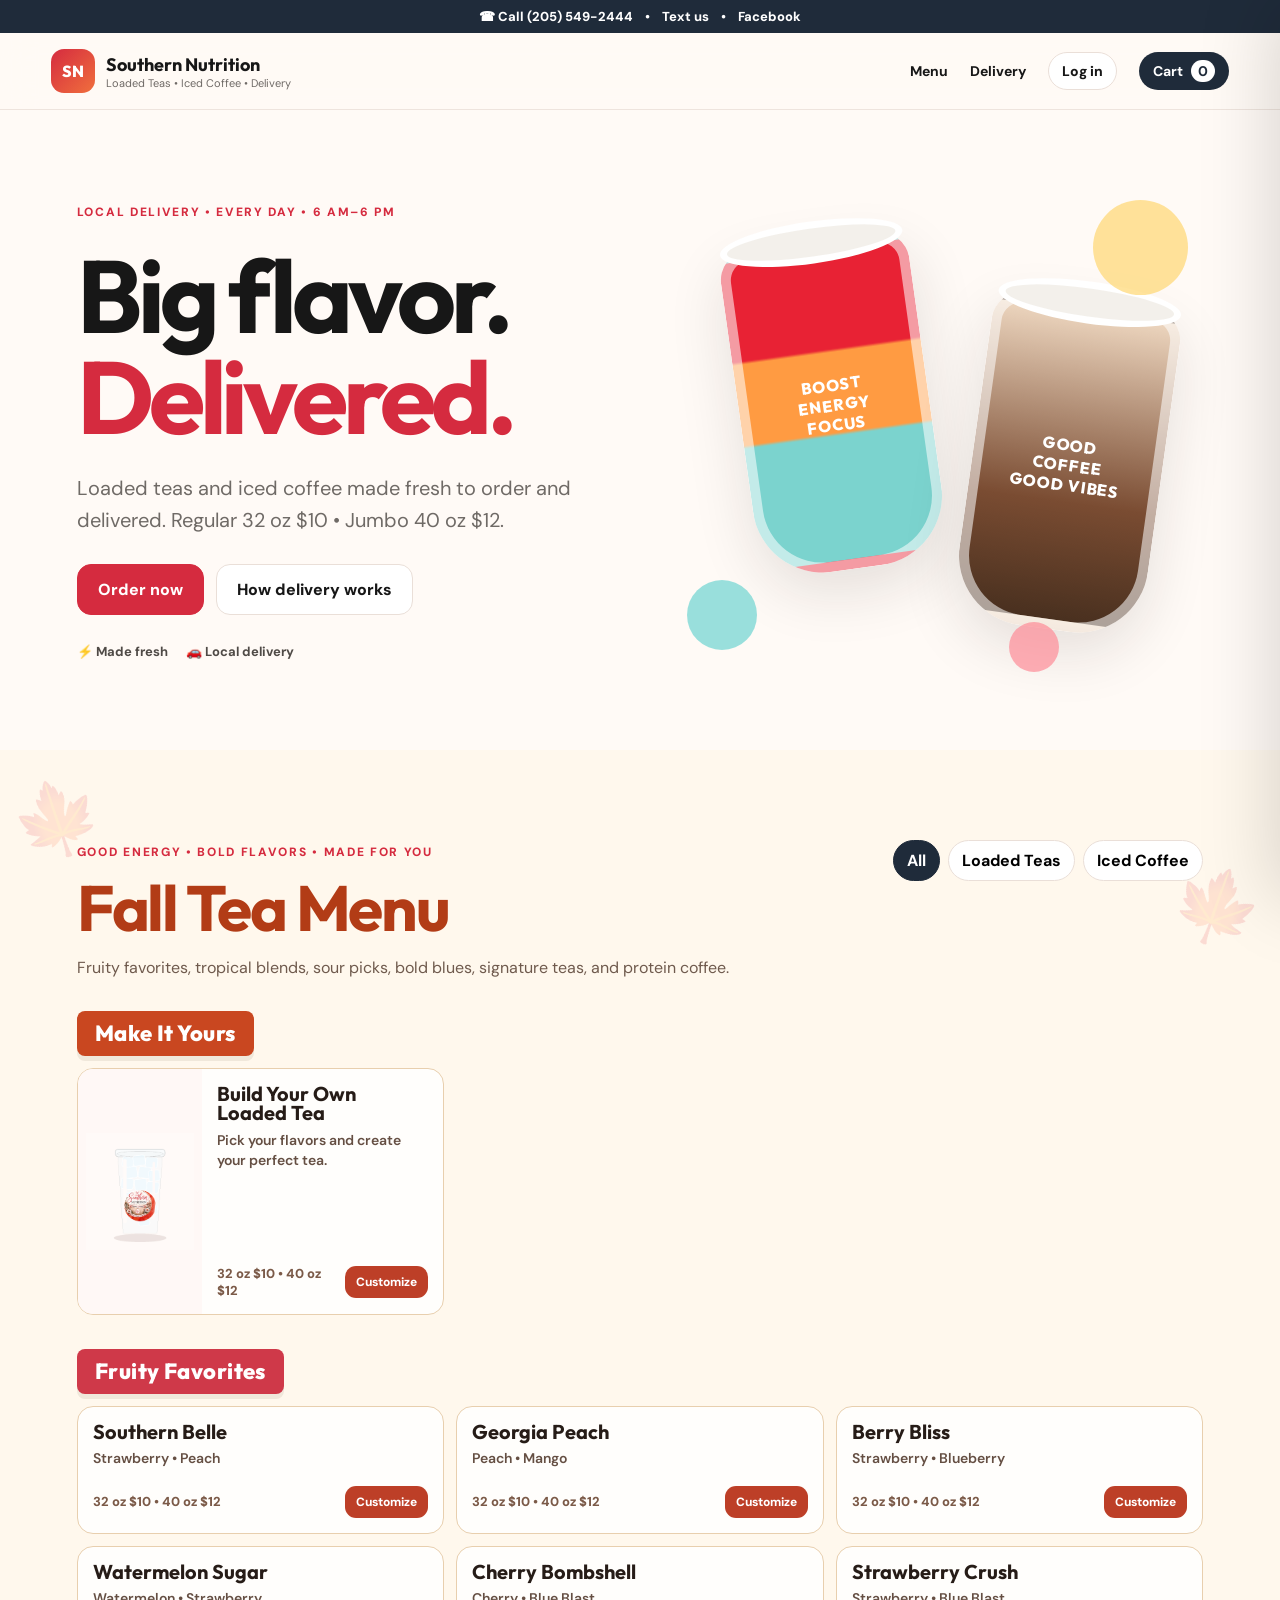
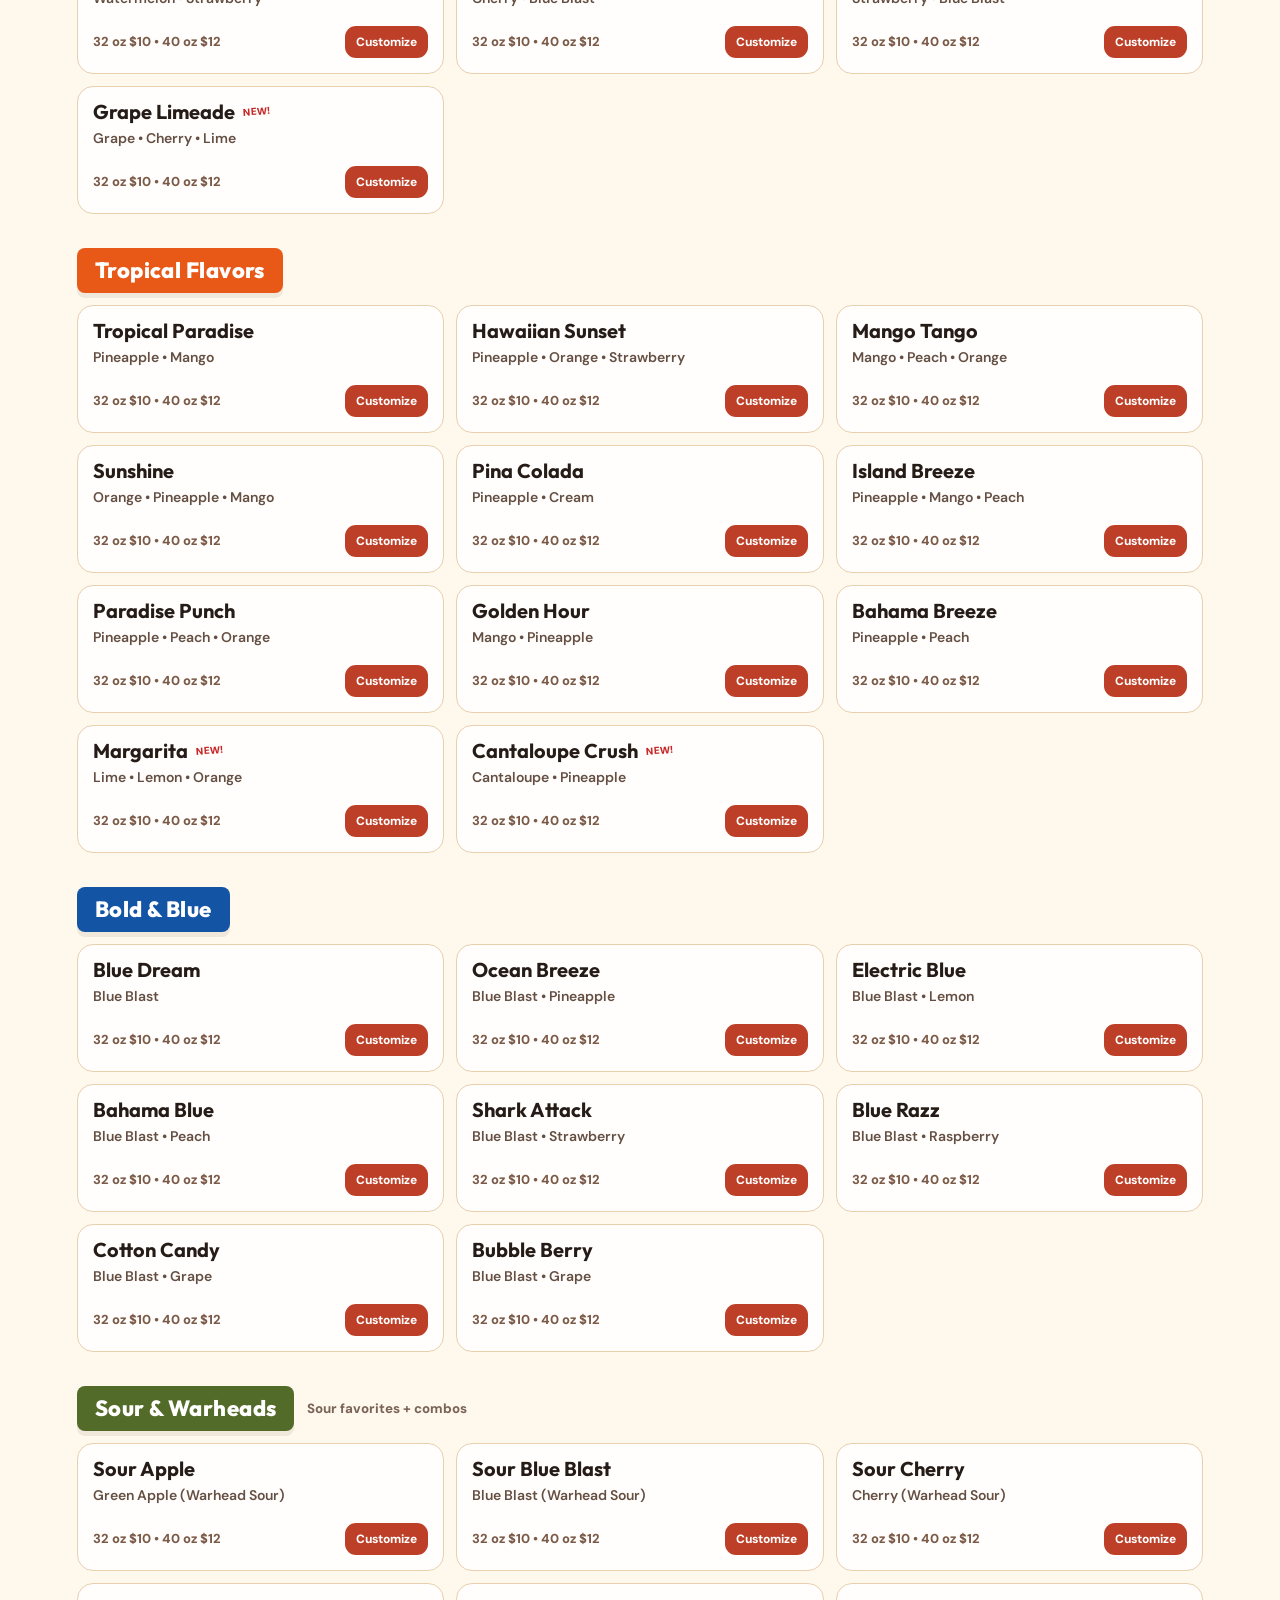
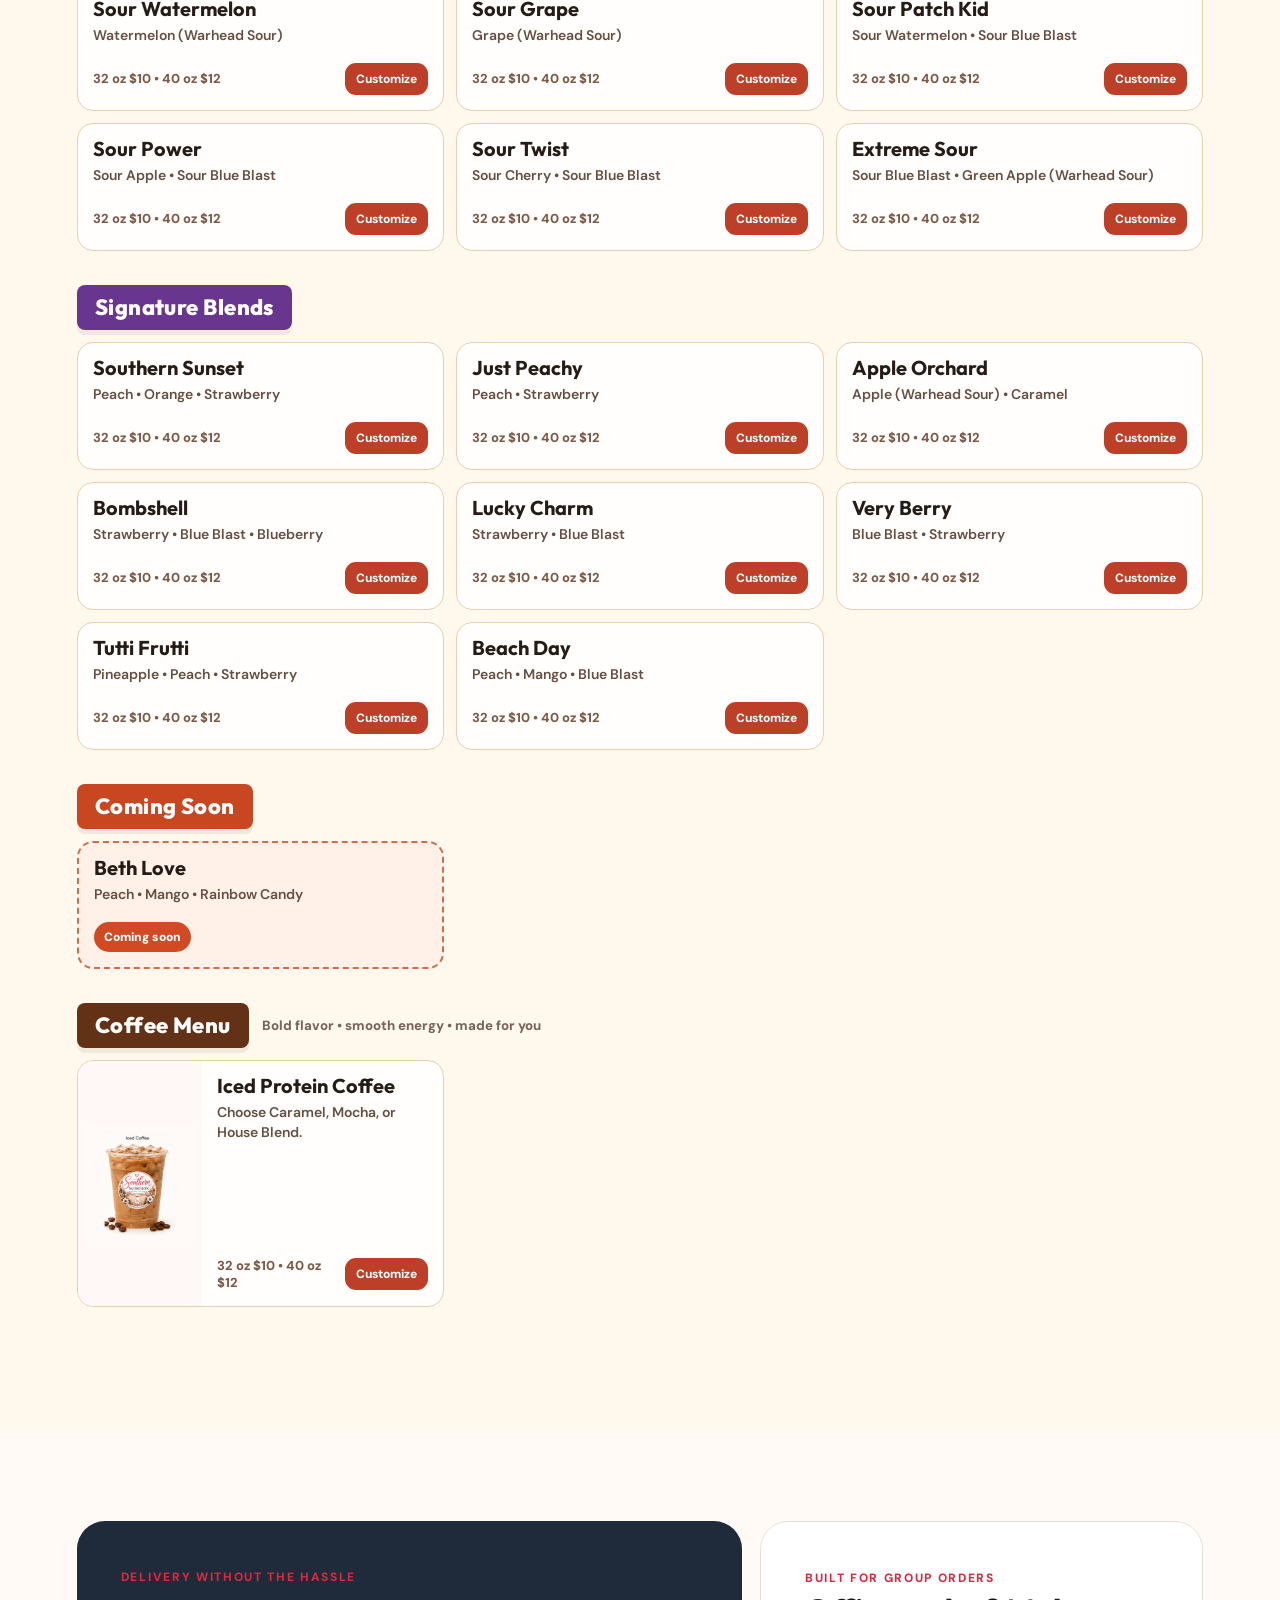
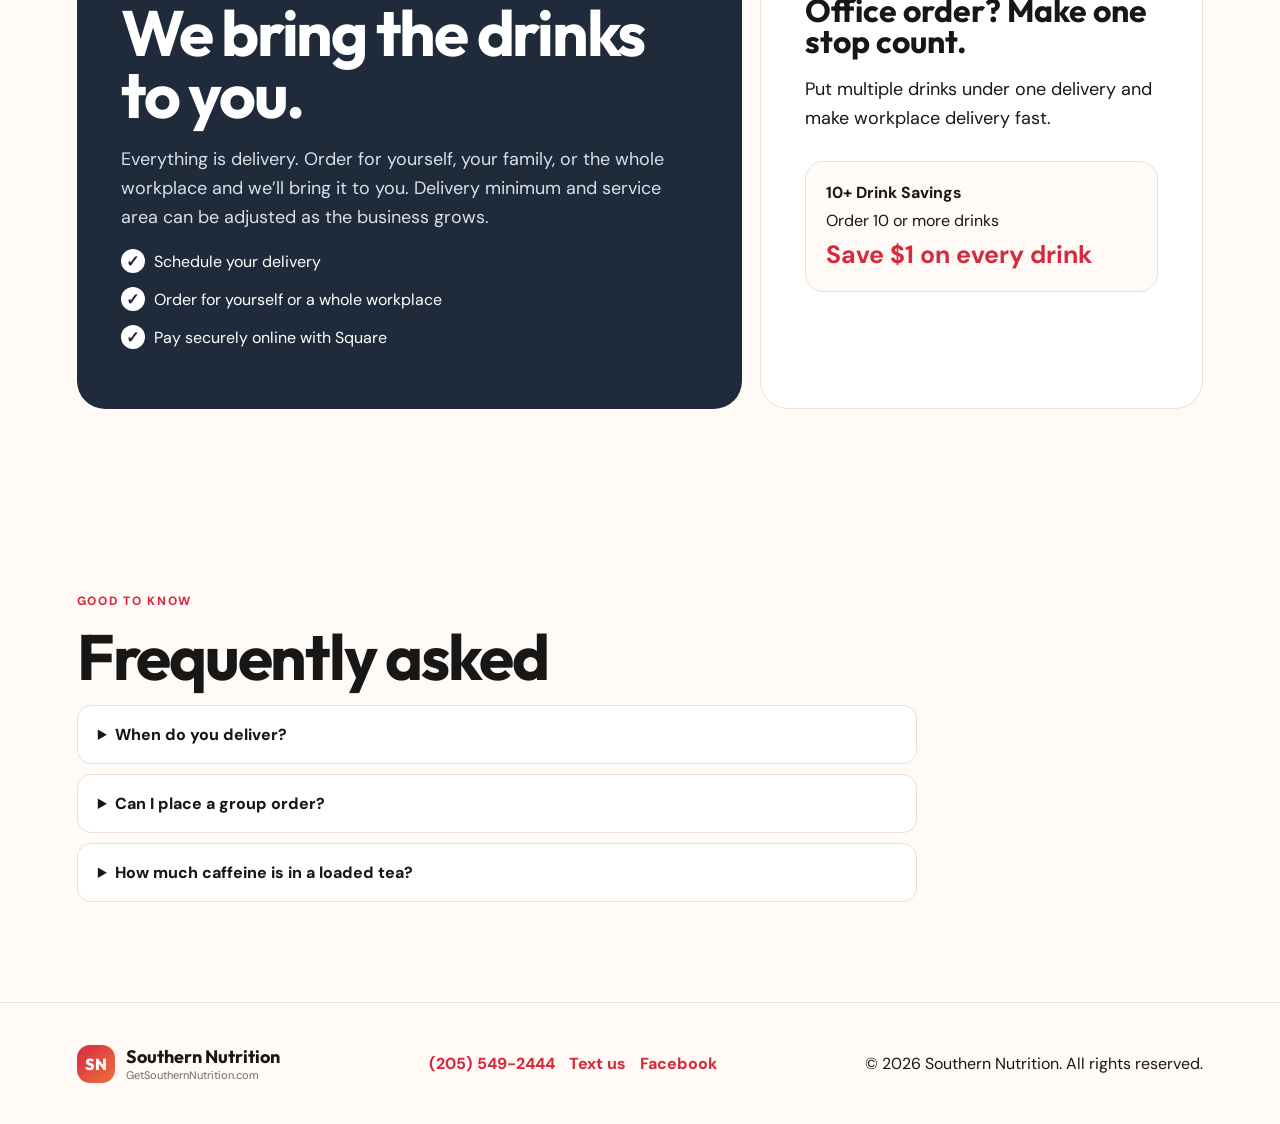
==== commit f4a47896: "Add files via upload" ====
--- a/index.html
+++ b/index.html
@@ -43,7 +43,7 @@
 
     <section class="section" id="menu">
       <div class="section-heading">
-        <div><span class="eyebrow">Freshly made</span><h2>Choose your drink</h2></div>
+        <div><span class="eyebrow">Good energy • Bold flavors • Made for you</span><h2>Fall Tea Menu</h2><p class="menu-intro">Fruity favorites, tropical blends, sour picks, bold blues, signature teas, and protein coffee.</p></div>
         <div class="filters" role="group" aria-label="Menu filters">
           <button class="filter active" data-filter="all">All</button><button class="filter" data-filter="tea">Loaded Teas</button><button class="filter" data-filter="coffee">Iced Coffee</button>
         </div>
@@ -58,6 +58,14 @@
         <ul class="checklist"><li>Schedule your delivery</li><li>Order for yourself or a whole workplace</li><li>Pay securely online with Square</li></ul>
       </div>
       <div class="panel light"><span class="eyebrow">Built for group orders</span><h3>Office order? Make one stop count.</h3><p>Put multiple drinks under one delivery and make workplace delivery fast.</p><div class="mini-card"><strong>10+ Drink Savings</strong><span>Order 10 or more drinks</span><b>Save $1 on every drink</b></div></div>
+    </section>
+
+    <section class="section gallery-section hidden" id="gallerySection">
+      <div class="gallery-heading">
+        <div><span class="eyebrow">Made fresh • Delivered local</span><h2>Southern Nutrition snapshots</h2></div>
+        <p>Fresh drinks, happy deliveries, and a little behind-the-scenes Southern Nutrition.</p>
+      </div>
+      <div class="gallery-track" id="galleryTrack" aria-label="Southern Nutrition photo gallery"></div>
     </section>
 
     <section class="section faq"><span class="eyebrow">Good to know</span><h2>Frequently asked</h2><details><summary>When do you deliver?</summary><p>We deliver every day from 6 AM to 6 PM. Delivery zones can be adjusted as the business grows.</p></details><details><summary>Can I place a group order?</summary><p>Yes. Add multiple drinks to one cart and use one workplace or delivery address. Orders of 10 or more drinks automatically get $1 off every drink; add-ons remain regular price.</p></details><details><summary>How much caffeine is in a loaded tea?</summary><p>Caffeine varies by recipe and add-ons. Loaded teas contain caffeine. Selecting Extra Liftoff adds additional caffeine; check the product labeling and ask us if you need exact amounts for a specific drink.</p></details></section>
@@ -81,7 +89,7 @@
               <select id="deliverySlot" required>
                 <option value="">Choose a delivery date first</option>
               </select>
-              <span class="form-note">Orders may be placed anytime. One delivery order is available per 30-minute window from 6:00 AM to 6:00 PM Central.</span>
+              <span class="form-note">Orders may be placed anytime. Up to 3 delivery orders are available per 30-minute window from 6:00 AM to 6:00 PM Central.</span>
             </label>
             <input id="orderTime" type="hidden" />
       <label>Notes<textarea id="orderNotes" placeholder="Flavor notes, workplace name, etc."></textarea></label>
@@ -110,7 +118,7 @@
       <div class="choice-grid" id="flavorChoices"></div>
     </div>
     <div class="option-section">
-      <div class="option-heading"><div><h3>Enhance your tea</h3><p>Add any of these to your drink.</p></div></div>
+      <div class="option-heading"><div><h3 id="enhanceHeading">Enhance your tea</h3><p>Add any of these to your drink.</p></div></div>
       <div class="addon-list" id="addonChoices"></div>
     </div>
     <div class="caffeine-notice" id="caffeineNotice"><strong>⚡ Caffeine notice</strong><span>Loaded teas contain caffeine. Extra Liftoff adds additional caffeine.</span></div>
--- a/styles.css
+++ b/styles.css
@@ -163,3 +163,36 @@
 .delivery-area-status{margin:8px 0 12px;padding:10px 12px;border-radius:10px;background:#f5f5f5;font-size:.9rem;font-weight:700}
 .delivery-area-status.checking{background:#fff7e6}.delivery-area-status.success{background:#edf9f0}.delivery-area-status.error{background:#fff0f0}
 .coffee-choice{appearance:none;-webkit-appearance:none;cursor:pointer;font:inherit}
+
+/* Fall menu refresh — scoped to the menu only */
+#menu{background:#fff8ed;position:relative;overflow:hidden}
+#menu:before,#menu:after{content:'🍁';position:absolute;font-size:72px;opacity:.12;pointer-events:none}
+#menu:before{left:12px;top:22px;transform:rotate(-18deg)}#menu:after{right:18px;top:110px;transform:rotate(20deg)}
+#menu .section-heading{align-items:flex-start}
+#menu .section-heading h2{color:#b23c16}
+.menu-intro{max-width:720px;color:#6f5a4d;line-height:1.55;margin:8px 0 0}
+#menuGrid{display:block;margin-top:30px}
+.menu-category{margin:0 0 34px}
+.menu-category-heading{display:flex;align-items:center;gap:13px;flex-wrap:wrap;margin:0 0 12px}
+.menu-category-heading small{font-weight:800;color:#7a6458}
+.menu-brush{display:inline-block;padding:8px 18px 9px;border-radius:8px;color:#fff;font-family:'Outfit',sans-serif;font-size:22px;font-weight:800;letter-spacing:.02em;box-shadow:0 5px 0 rgba(73,39,22,.08)}
+.menu-category-fruity .menu-brush{background:#cf3949}.menu-category-tropical .menu-brush{background:#e85817}.menu-category-blue .menu-brush{background:#1454a5}.menu-category-sour .menu-brush{background:#536b28}.menu-category-signature .menu-brush{background:#69368f}.menu-category-coming .menu-brush{background:#c94720}.menu-category-coffee .menu-brush{background:#633216}.menu-category-make .menu-brush{background:#c94720}
+.menu-category-grid{display:grid;grid-template-columns:repeat(3,minmax(0,1fr));gap:12px}
+.menu-list-card{border-radius:16px;box-shadow:none;border-color:#e8cfae;background:rgba(255,255,255,.82);overflow:hidden;display:flex;flex-direction:row;min-height:128px}
+.menu-list-card .menu-body{padding:15px;gap:7px;min-width:0}
+.menu-list-card .menu-body h3{font-size:20px;color:#261c17}
+.menu-list-card .menu-body p{min-height:0;font-size:14px;color:#654f43;font-weight:600}
+.menu-name-line{display:flex;align-items:center;gap:8px;flex-wrap:wrap}.new-badge{font-size:10px;font-weight:900;color:#c62828;transform:rotate(-4deg)}
+.menu-list-card .price-row{gap:8px;align-items:center}.menu-list-card .price{font-size:13px;color:#7b5a48}.menu-list-card .add-btn{background:#bd3f27;padding:8px 11px;font-size:12px}
+.compact-photo{width:124px;height:auto;min-height:128px;flex:0 0 124px;background:#f7ecdf}.compact-photo img{width:100%;height:100%;object-fit:contain;object-position:center center;display:block;margin:auto}
+.coming-soon-card{background:#fff1e8;border:2px dashed #d66b46}.coming-soon-pill{width:max-content;background:#d04b24;color:#fff;border-radius:999px;padding:7px 10px;font-size:12px;font-weight:900;margin-top:auto}
+@media(max-width:980px){.menu-category-grid{grid-template-columns:repeat(2,minmax(0,1fr))}}
+@media(max-width:620px){.menu-category-grid{grid-template-columns:1fr}.menu-brush{font-size:19px}.menu-list-card{min-height:112px}.compact-photo{width:104px;flex-basis:104px;min-height:112px}.menu-list-card .menu-body h3{font-size:19px}.menu-list-card .price-row{align-items:flex-end}.menu-list-card .price{max-width:150px}}
+
+/* Customer photo gallery */
+.gallery-section{padding-top:48px;background:linear-gradient(180deg,#fffaf6,#fff2f5)}
+.gallery-heading{display:flex;justify-content:space-between;gap:20px;align-items:end;margin-bottom:20px}.gallery-heading p{max-width:520px;color:var(--muted);line-height:1.5;margin:0}
+.gallery-track{display:flex;gap:14px;overflow-x:auto;scroll-snap-type:x mandatory;padding:5px 2px 15px;scrollbar-width:thin;overscroll-behavior-x:contain}
+.gallery-slide{flex:0 0 min(330px,82vw);margin:0;background:#fff;border:1px solid var(--line);border-radius:20px;overflow:hidden;scroll-snap-align:start;box-shadow:0 12px 28px rgba(36,28,24,.08)}
+.gallery-slide img{width:100%;height:300px;display:block;object-fit:cover}.gallery-slide figcaption{padding:10px 13px;font-weight:700;color:#5c4c47}
+@media(max-width:700px){.gallery-heading{display:block}.gallery-heading p{margin-top:8px}.gallery-slide img{height:255px}}
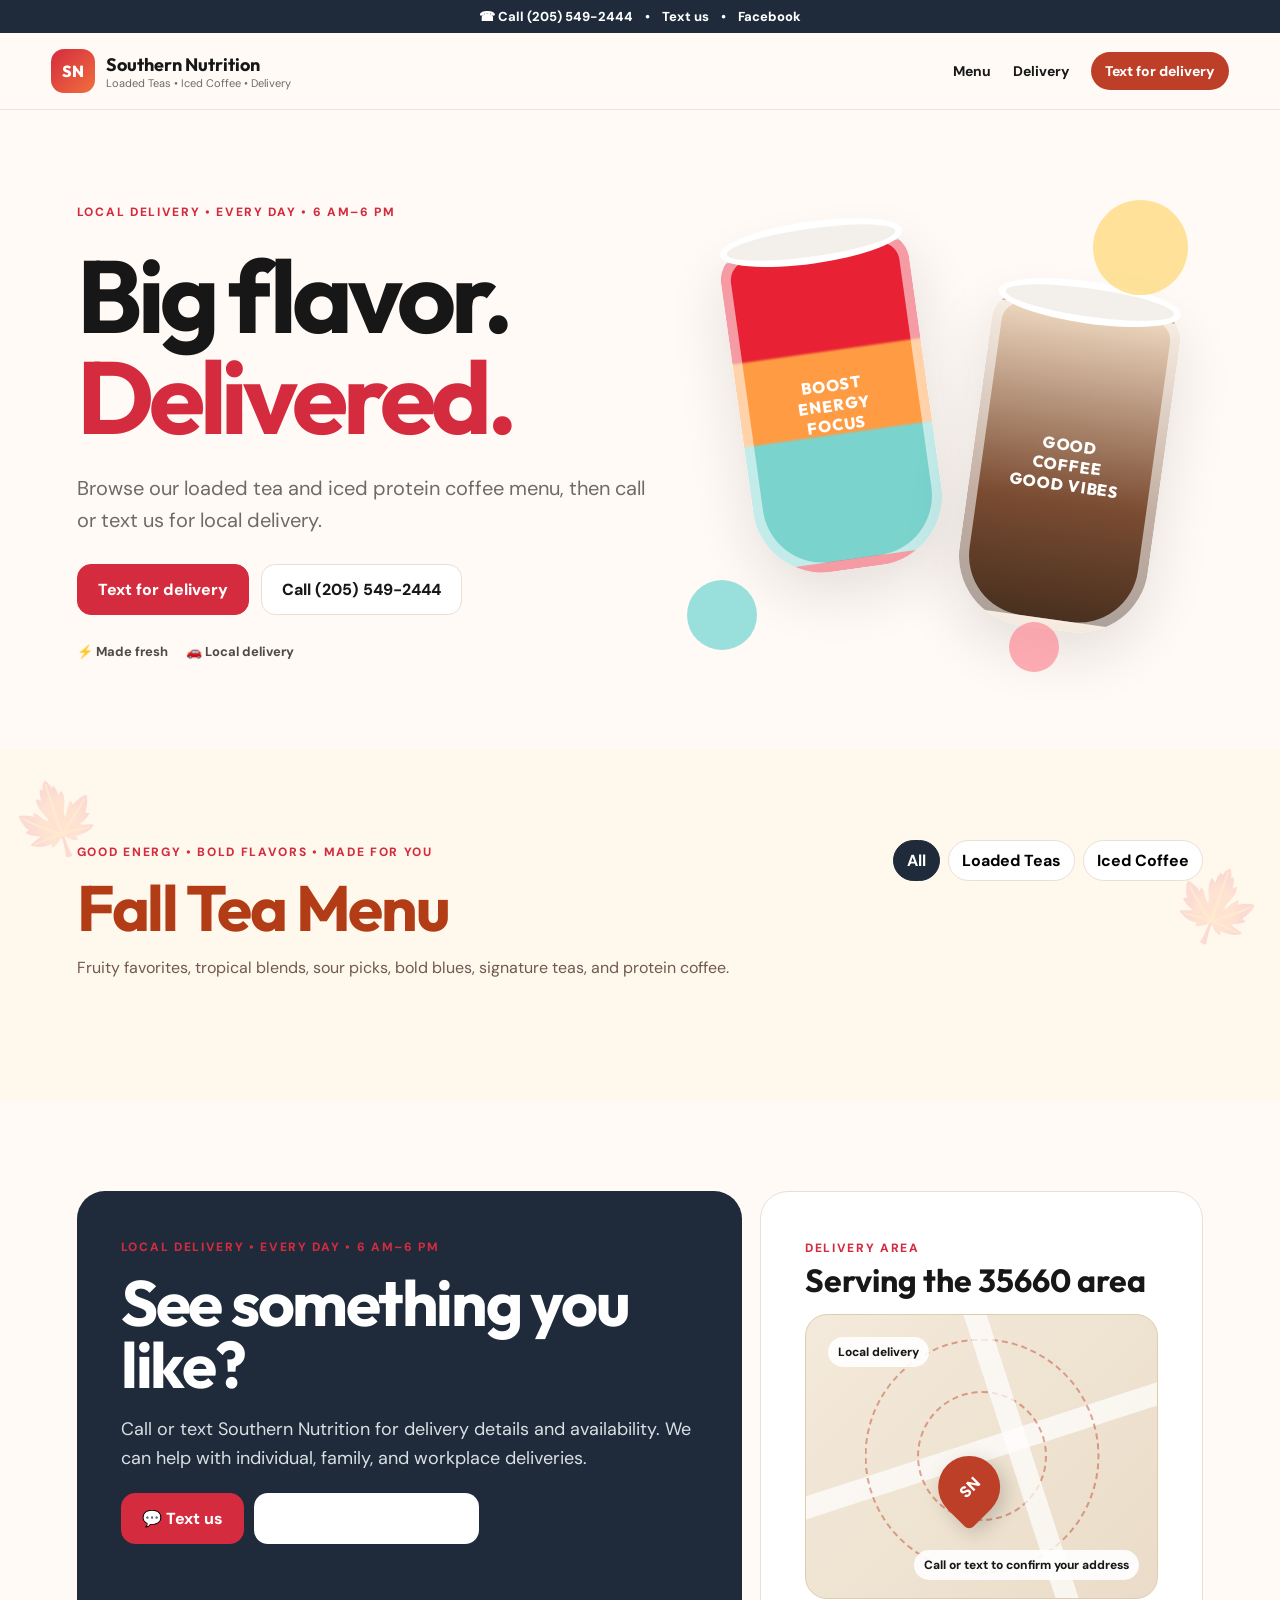
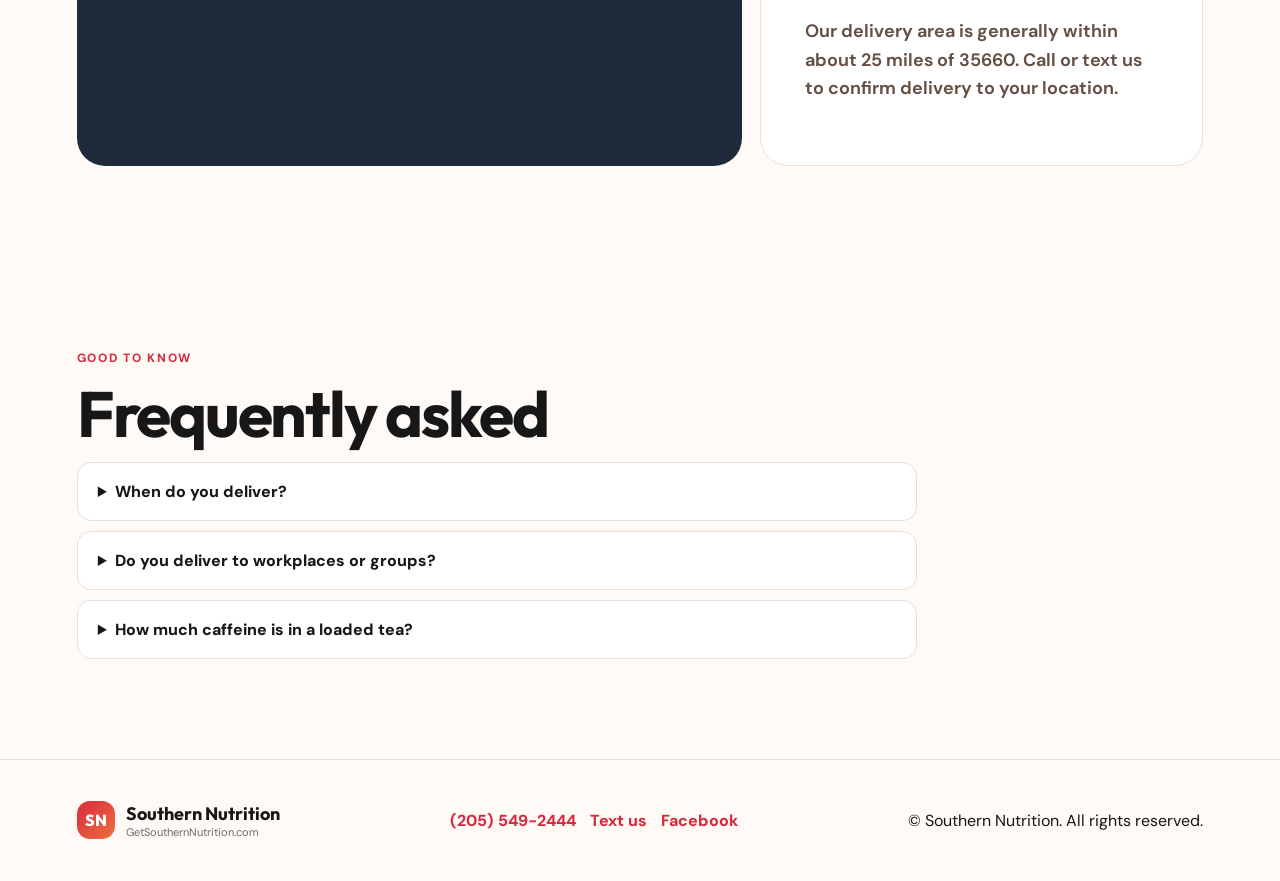
==== commit ace1535e: "Add files via upload" ====
--- a/index.html
+++ b/index.html
@@ -11,7 +11,7 @@
   <link rel="stylesheet" href="styles.css" />
   <script src="https://sandbox.web.squarecdn.com/v1/square.js"></script>
 </head>
-<body>
+<body class="public-menu-mode">
   <div class="contact-bar"><a href="tel:+12055492444">☎ Call (205) 549-2444</a><span>•</span><a href="sms:+12055492444">Text us</a><span>•</span><a href="https://www.facebook.com/share/1E82JnCDBy/?mibextid=wwXIfr" target="_blank" rel="noopener">Facebook</a></div>
   <header class="site-header">
     <a class="brand" href="#top" aria-label="Southern Nutrition home">
@@ -20,8 +20,7 @@
     </a>
     <nav>
       <a href="#menu">Menu</a><a href="#delivery">Delivery</a>
-      <button class="account-btn" id="accountBtn">Log in</button>
-      <button class="cart-btn" id="cartBtn">Cart <span id="cartCount">0</span></button>
+      <a class="header-text-btn" href="sms:+12055492444">Text for delivery</a>
     </nav>
   </header>
 
@@ -30,8 +29,8 @@
       <div class="hero-copy">
         <span class="eyebrow">Local delivery • Every day • 6 AM–6 PM</span>
         <h1>Big flavor.<br><span>Delivered.</span></h1>
-        <p>Loaded teas and iced coffee made fresh to order and delivered. Regular 32 oz $10 • Jumbo 40 oz $12.</p>
-        <div class="hero-actions"><a class="btn primary" href="#menu">Order now</a><a class="btn ghost" href="#delivery">How delivery works</a></div>
+        <p>Browse our loaded tea and iced protein coffee menu, then call or text us for local delivery.</p>
+        <div class="hero-actions"><a class="btn primary" href="sms:+12055492444">Text for delivery</a><a class="btn ghost" href="tel:+12055492444">Call (205) 549-2444</a></div>
         <div class="trust-row"><span>⚡ Made fresh</span><span>🚗 Local delivery</span></div>
       </div>
       <div class="hero-art" aria-hidden="true">
@@ -52,12 +51,16 @@
     </section>
 
     <section class="split section" id="delivery">
-      <div class="panel dark">
-        <span class="eyebrow">Delivery without the hassle</span><h2>We bring the drinks to you.</h2>
-        <p>Everything is delivery. Order for yourself, your family, or the whole workplace and we’ll bring it to you. Delivery minimum and service area can be adjusted as the business grows.</p>
-        <ul class="checklist"><li>Schedule your delivery</li><li>Order for yourself or a whole workplace</li><li>Pay securely online with Square</li></ul>
+      <div class="panel dark delivery-callout">
+        <span class="eyebrow">Local delivery • Every day • 6 AM–6 PM</span><h2>See something you like?</h2>
+        <p>Call or text Southern Nutrition for delivery details and availability. We can help with individual, family, and workplace deliveries.</p>
+        <div class="delivery-buttons"><a class="btn primary" href="sms:+12055492444">💬 Text us</a><a class="btn ghost light-ghost" href="tel:+12055492444">☎ Call (205) 549-2444</a></div>
       </div>
-      <div class="panel light"><span class="eyebrow">Built for group orders</span><h3>Office order? Make one stop count.</h3><p>Put multiple drinks under one delivery and make workplace delivery fast.</p><div class="mini-card"><strong>10+ Drink Savings</strong><span>Order 10 or more drinks</span><b>Save $1 on every drink</b></div></div>
+      <div class="panel light delivery-map-card">
+        <span class="eyebrow">Delivery area</span><h3>Serving the 35660 area</h3>
+        <div class="service-map" aria-label="Illustration of Southern Nutrition local delivery area"><div class="map-ring ring-outer"></div><div class="map-ring ring-inner"></div><div class="map-pin">SN</div><span class="map-label north">Local delivery</span><span class="map-label south">Call or text to confirm your address</span></div>
+        <p class="map-note">Our delivery area is generally within about 25 miles of 35660. Call or text us to confirm delivery to your location.</p>
+      </div>
     </section>
 
     <section class="section gallery-section hidden" id="gallerySection">
@@ -68,7 +71,7 @@
       <div class="gallery-track" id="galleryTrack" aria-label="Southern Nutrition photo gallery"></div>
     </section>
 
-    <section class="section faq"><span class="eyebrow">Good to know</span><h2>Frequently asked</h2><details><summary>When do you deliver?</summary><p>We deliver every day from 6 AM to 6 PM. Delivery zones can be adjusted as the business grows.</p></details><details><summary>Can I place a group order?</summary><p>Yes. Add multiple drinks to one cart and use one workplace or delivery address. Orders of 10 or more drinks automatically get $1 off every drink; add-ons remain regular price.</p></details><details><summary>How much caffeine is in a loaded tea?</summary><p>Caffeine varies by recipe and add-ons. Loaded teas contain caffeine. Selecting Extra Liftoff adds additional caffeine; check the product labeling and ask us if you need exact amounts for a specific drink.</p></details></section>
+    <section class="section faq"><span class="eyebrow">Good to know</span><h2>Frequently asked</h2><details><summary>When do you deliver?</summary><p>Delivery is available every day from 6 AM to 6 PM. Call or text us to confirm availability for your location.</p></details><details><summary>Do you deliver to workplaces or groups?</summary><p>Yes. Call or text us at (205) 549-2444 and we can help coordinate a workplace or group delivery.</p></details><details><summary>How much caffeine is in a loaded tea?</summary><p>Caffeine varies by recipe. Loaded teas contain caffeine; ask us if you need exact information for a specific drink.</p></details></section>
   </main>
 
   <footer><div class="brand footer-brand"><span class="brand-mark">SN</span><span><strong>Southern Nutrition</strong><small>GetSouthernNutrition.com</small></span></div><div class="footer-contact"><a href="tel:+12055492444">(205) 549-2444</a><a href="sms:+12055492444">Text us</a><a href="https://www.facebook.com/share/1E82JnCDBy/?mibextid=wwXIfr" target="_blank" rel="noopener">Facebook</a></div><p>© <span id="year"></span> Southern Nutrition. All rights reserved.</p></footer>
@@ -187,6 +190,7 @@
     <button class="dialog-close" id="successClose">×</button><h2>Order received 🎉</h2><p id="successMessage"></p><button class="btn primary full" id="successDone">Done</button>
   </dialog>
 
+  <div class="public-contact-bar"><a href="tel:+12055492444">☎ Call</a><a href="sms:+12055492444">💬 Text for delivery</a></div>
   <script src="app.js"></script>
 </body>
 </html>
--- a/styles.css
+++ b/styles.css
@@ -196,3 +196,16 @@
 .gallery-slide{flex:0 0 min(330px,82vw);margin:0;background:#fff;border:1px solid var(--line);border-radius:20px;overflow:hidden;scroll-snap-align:start;box-shadow:0 12px 28px rgba(36,28,24,.08)}
 .gallery-slide img{width:100%;height:300px;display:block;object-fit:cover}.gallery-slide figcaption{padding:10px 13px;font-weight:700;color:#5c4c47}
 @media(max-width:700px){.gallery-heading{display:block}.gallery-heading p{margin-top:8px}.gallery-slide img{height:255px}}
+
+
+/* Public menu mode — commerce preserved in code but hidden from public view */
+.public-menu-mode .cart-drawer,.public-menu-mode #scrim,.public-menu-mode #customizeDialog,.public-menu-mode #checkoutDialog,.public-menu-mode #successDialog,.public-menu-mode #accountDialog,.public-menu-mode #mobileCartBar,.public-menu-mode #addedToast{display:none!important}
+.header-text-btn{display:inline-flex;align-items:center;justify-content:center;text-decoration:none;font-weight:800;padding:10px 14px;border-radius:999px;background:#bd3f27;color:#fff}
+.menu-contact-note{margin-top:auto;font-size:12px;font-weight:900;color:#a93d27;text-transform:uppercase;letter-spacing:.04em}
+.delivery-buttons{display:flex;gap:10px;flex-wrap:wrap;margin-top:20px}.light-ghost{border-color:rgba(255,255,255,.5)!important;color:#fff!important}
+.delivery-map-card{overflow:hidden}.service-map{height:285px;position:relative;border-radius:22px;overflow:hidden;margin:18px 0;background:linear-gradient(135deg,#f4eadb,#eadcc8);border:1px solid #dfccb0}
+.service-map:before,.service-map:after{content:'';position:absolute;background:rgba(255,255,255,.7);transform:rotate(-18deg)}.service-map:before{width:150%;height:22px;left:-20%;top:42%}.service-map:after{width:22px;height:150%;left:58%;top:-25%}
+.map-ring{position:absolute;border:2px dashed rgba(189,63,39,.45);border-radius:50%;left:50%;top:50%;transform:translate(-50%,-50%)}.ring-outer{width:235px;height:235px}.ring-inner{width:130px;height:130px}
+.map-pin{position:absolute;z-index:2;left:50%;top:50%;transform:translate(-50%,-50%);width:62px;height:62px;border-radius:50% 50% 50% 10%;rotate:-45deg;background:#bd3f27;color:#fff;display:grid;place-items:center;font-weight:900;box-shadow:0 8px 20px rgba(0,0,0,.18)}.map-pin::first-line{rotate:45deg}.map-label{position:absolute;z-index:2;background:rgba(255,255,255,.9);padding:7px 10px;border-radius:999px;font-size:12px;font-weight:800}.map-label.north{top:22px;left:22px}.map-label.south{bottom:18px;right:18px}.map-note{font-weight:650;line-height:1.5;color:#654f43}
+.public-contact-bar{display:none}
+@media(max-width:760px){.site-header nav>a:not(.header-text-btn){display:none}.header-text-btn{padding:9px 11px;font-size:12px}.public-contact-bar{position:fixed;z-index:50;left:10px;right:10px;bottom:calc(10px + env(safe-area-inset-bottom));display:grid;grid-template-columns:.75fr 1.25fr;gap:8px;padding:8px;background:rgba(255,255,255,.96);border:1px solid var(--line);border-radius:18px;box-shadow:0 12px 34px rgba(0,0,0,.18)}.public-contact-bar a{text-decoration:none;text-align:center;padding:12px 8px;border-radius:12px;font-weight:900;background:#fff3ee;color:#9f321f}.public-contact-bar a:last-child{background:#bd3f27;color:#fff}body{padding-bottom:86px}.service-map{height:235px}}
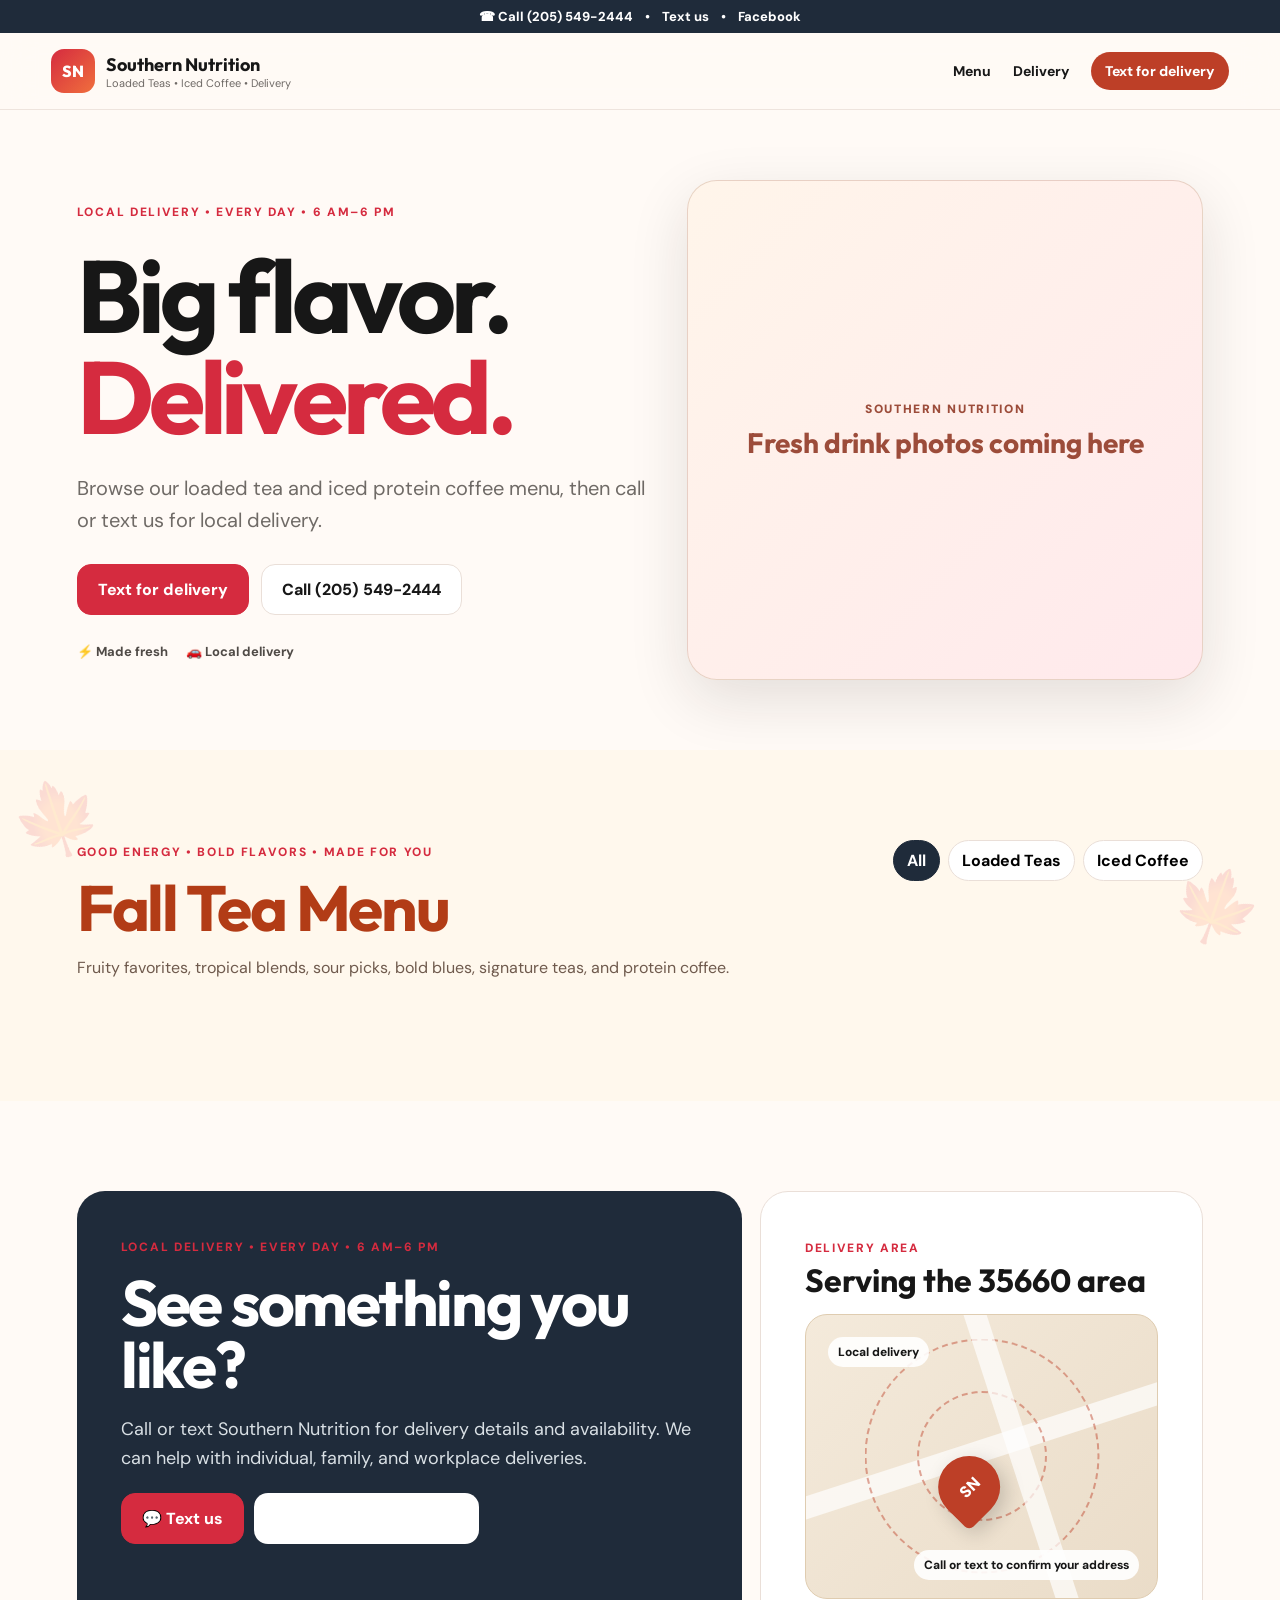
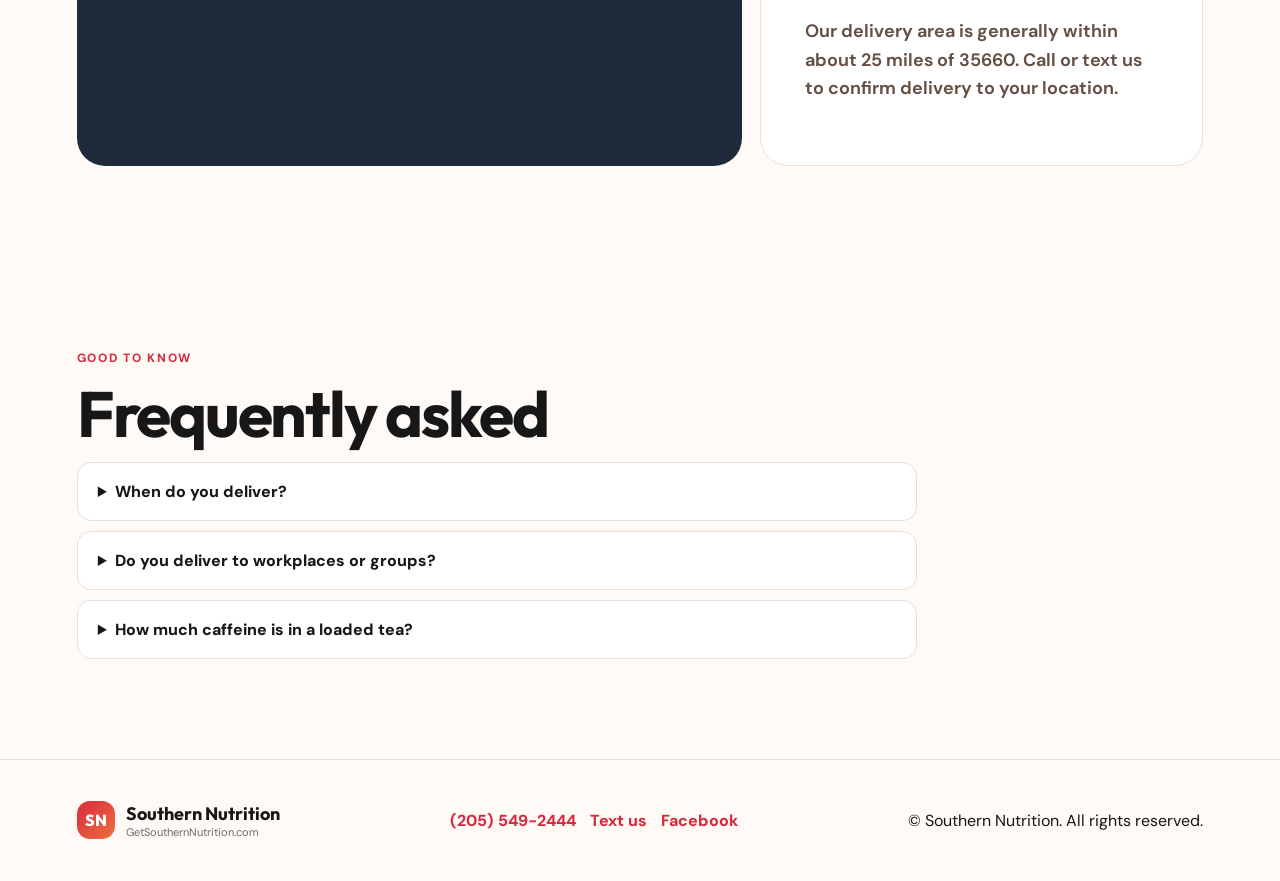
==== commit de77661d: "Add files via upload" ====
--- a/index.html
+++ b/index.html
@@ -33,10 +33,12 @@
         <div class="hero-actions"><a class="btn primary" href="sms:+12055492444">Text for delivery</a><a class="btn ghost" href="tel:+12055492444">Call (205) 549-2444</a></div>
         <div class="trust-row"><span>⚡ Made fresh</span><span>🚗 Local delivery</span></div>
       </div>
-      <div class="hero-art" aria-hidden="true">
-        <div class="cup tea"><span>BOOST<br>ENERGY<br>FOCUS</span></div>
-        <div class="cup coffee"><span>GOOD<br>COFFEE<br>GOOD VIBES</span></div>
-        <div class="bubble b1"></div><div class="bubble b2"></div><div class="bubble b3"></div>
+      <div class="hero-art hero-gallery" id="gallerySection">
+        <div class="hero-gallery-track" id="galleryTrack" aria-label="Southern Nutrition photo gallery"></div>
+        <div class="hero-gallery-empty" id="galleryEmpty">
+          <span>Southern Nutrition</span>
+          <strong>Fresh drink photos coming here</strong>
+        </div>
       </div>
     </section>
 
@@ -63,13 +65,6 @@
       </div>
     </section>
 
-    <section class="section gallery-section hidden" id="gallerySection">
-      <div class="gallery-heading">
-        <div><span class="eyebrow">Made fresh • Delivered local</span><h2>Southern Nutrition snapshots</h2></div>
-        <p>Fresh drinks, happy deliveries, and a little behind-the-scenes Southern Nutrition.</p>
-      </div>
-      <div class="gallery-track" id="galleryTrack" aria-label="Southern Nutrition photo gallery"></div>
-    </section>
 
     <section class="section faq"><span class="eyebrow">Good to know</span><h2>Frequently asked</h2><details><summary>When do you deliver?</summary><p>Delivery is available every day from 6 AM to 6 PM. Call or text us to confirm availability for your location.</p></details><details><summary>Do you deliver to workplaces or groups?</summary><p>Yes. Call or text us at (205) 549-2444 and we can help coordinate a workplace or group delivery.</p></details><details><summary>How much caffeine is in a loaded tea?</summary><p>Caffeine varies by recipe. Loaded teas contain caffeine; ask us if you need exact information for a specific drink.</p></details></section>
   </main>
--- a/styles.css
+++ b/styles.css
@@ -209,3 +209,17 @@
 .map-pin{position:absolute;z-index:2;left:50%;top:50%;transform:translate(-50%,-50%);width:62px;height:62px;border-radius:50% 50% 50% 10%;rotate:-45deg;background:#bd3f27;color:#fff;display:grid;place-items:center;font-weight:900;box-shadow:0 8px 20px rgba(0,0,0,.18)}.map-pin::first-line{rotate:45deg}.map-label{position:absolute;z-index:2;background:rgba(255,255,255,.9);padding:7px 10px;border-radius:999px;font-size:12px;font-weight:800}.map-label.north{top:22px;left:22px}.map-label.south{bottom:18px;right:18px}.map-note{font-weight:650;line-height:1.5;color:#654f43}
 .public-contact-bar{display:none}
 @media(max-width:760px){.site-header nav>a:not(.header-text-btn){display:none}.header-text-btn{padding:9px 11px;font-size:12px}.public-contact-bar{position:fixed;z-index:50;left:10px;right:10px;bottom:calc(10px + env(safe-area-inset-bottom));display:grid;grid-template-columns:.75fr 1.25fr;gap:8px;padding:8px;background:rgba(255,255,255,.96);border:1px solid var(--line);border-radius:18px;box-shadow:0 12px 34px rgba(0,0,0,.18)}.public-contact-bar a{text-decoration:none;text-align:center;padding:12px 8px;border-radius:12px;font-weight:900;background:#fff3ee;color:#9f321f}.public-contact-bar a:last-child{background:#bd3f27;color:#fff}body{padding-bottom:86px}.service-map{height:235px}}
+
+
+/* Hero photo gallery — admin uploads replace the original two decorative drinks */
+.hero-gallery{min-height:500px;display:flex;align-items:center;justify-content:center;overflow:hidden;border-radius:30px;background:linear-gradient(135deg,#fff5ea,#ffe9ec);border:1px solid rgba(205,170,150,.45);box-shadow:var(--shadow)}
+.hero-gallery-track{width:100%;display:flex;gap:0;overflow-x:auto;scroll-snap-type:x mandatory;scrollbar-width:none;overscroll-behavior-x:contain}
+.hero-gallery-track::-webkit-scrollbar{display:none}
+.hero-gallery .gallery-slide{flex:0 0 100%;height:500px;border:0;border-radius:0;box-shadow:none;position:relative;background:transparent}
+.hero-gallery .gallery-slide img{width:100%;height:100%;object-fit:cover;display:block}
+.hero-gallery .gallery-slide figcaption{position:absolute;left:18px;right:18px;bottom:18px;padding:10px 14px;border-radius:14px;background:rgba(255,255,255,.9);color:#4b342d;font-weight:800;backdrop-filter:blur(8px)}
+.hero-gallery-empty{position:absolute;inset:0;display:flex;flex-direction:column;align-items:center;justify-content:center;text-align:center;padding:30px;color:#9c4c3a}
+.hero-gallery-empty span{font-size:12px;text-transform:uppercase;letter-spacing:.14em;font-weight:900}.hero-gallery-empty strong{font-family:'Outfit',sans-serif;font-size:28px;margin-top:8px}
+.hero-gallery-empty.hidden{display:none!important}
+@media(max-width:980px){.hero-gallery{min-height:420px}.hero-gallery .gallery-slide{height:420px}}
+@media(max-width:580px){.hero-gallery{min-height:340px}.hero-gallery .gallery-slide{height:340px;border-radius:24px}.hero-gallery-empty strong{font-size:23px}}
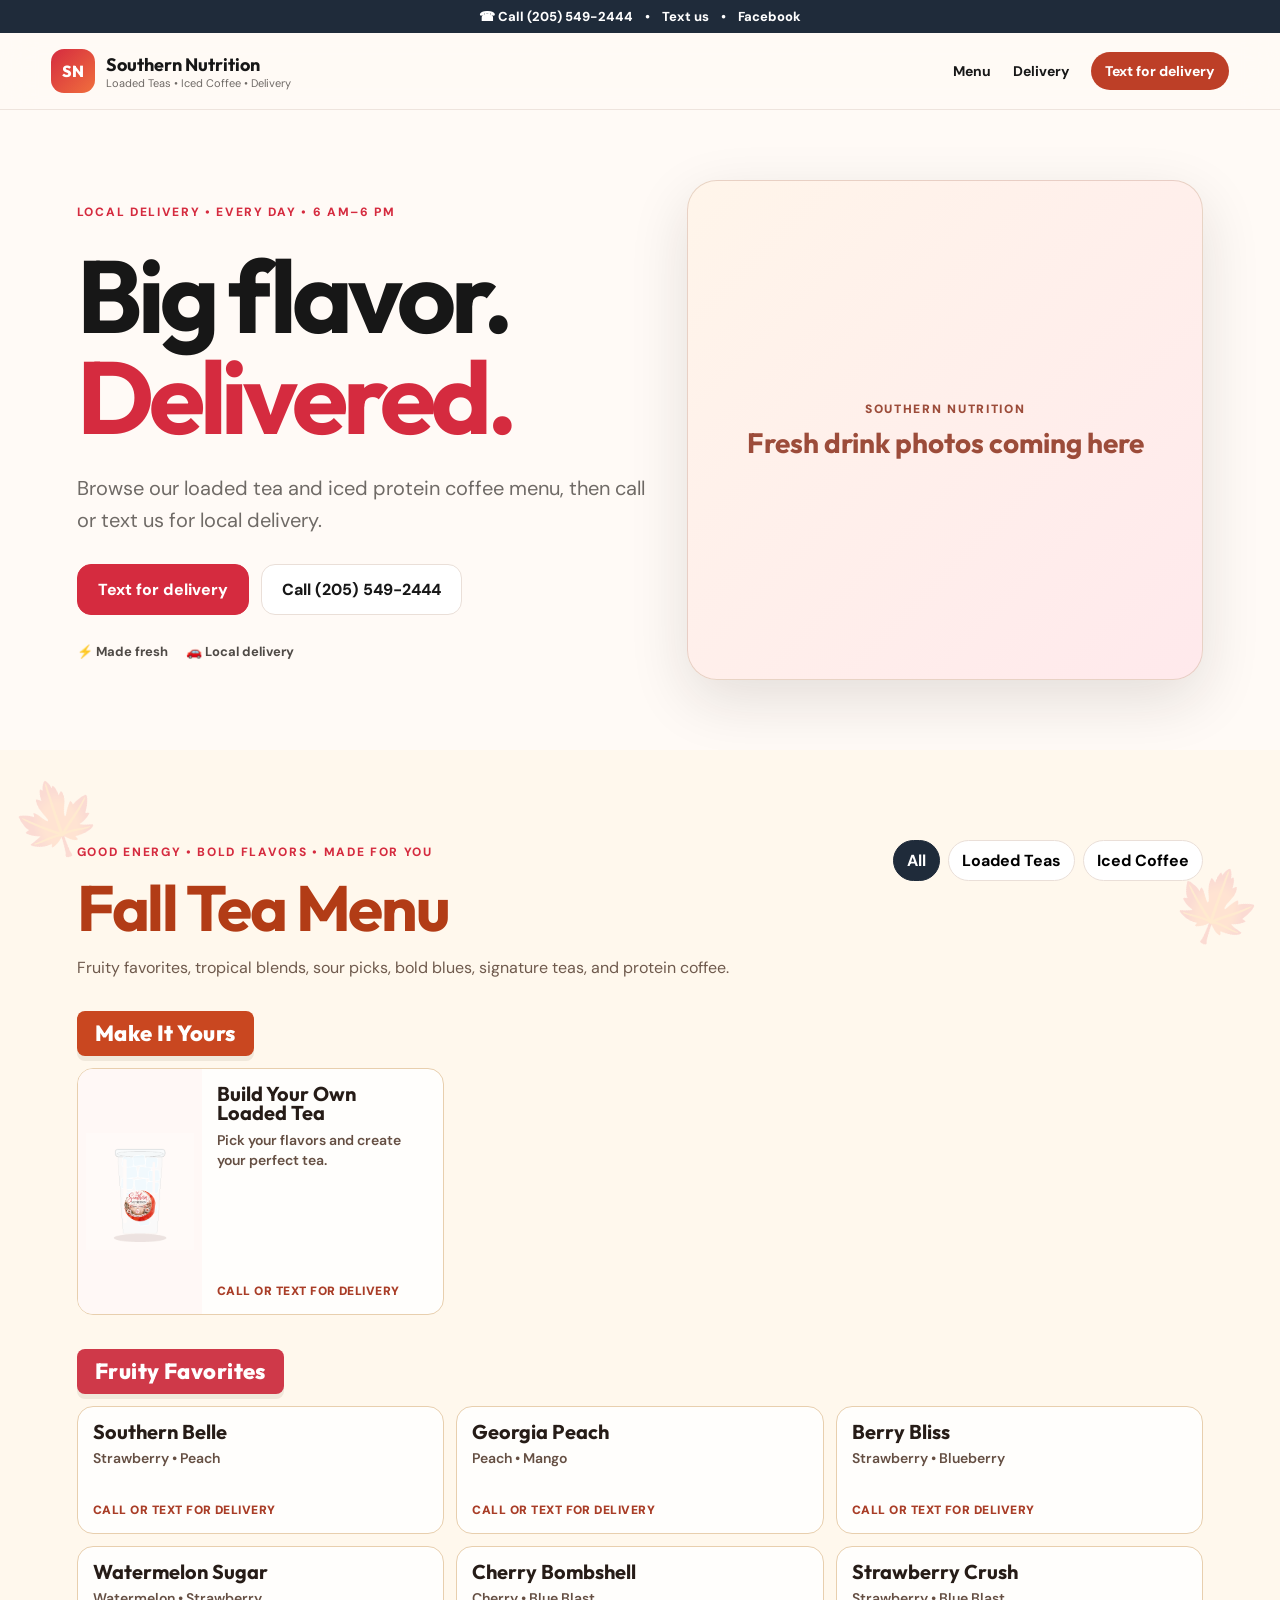
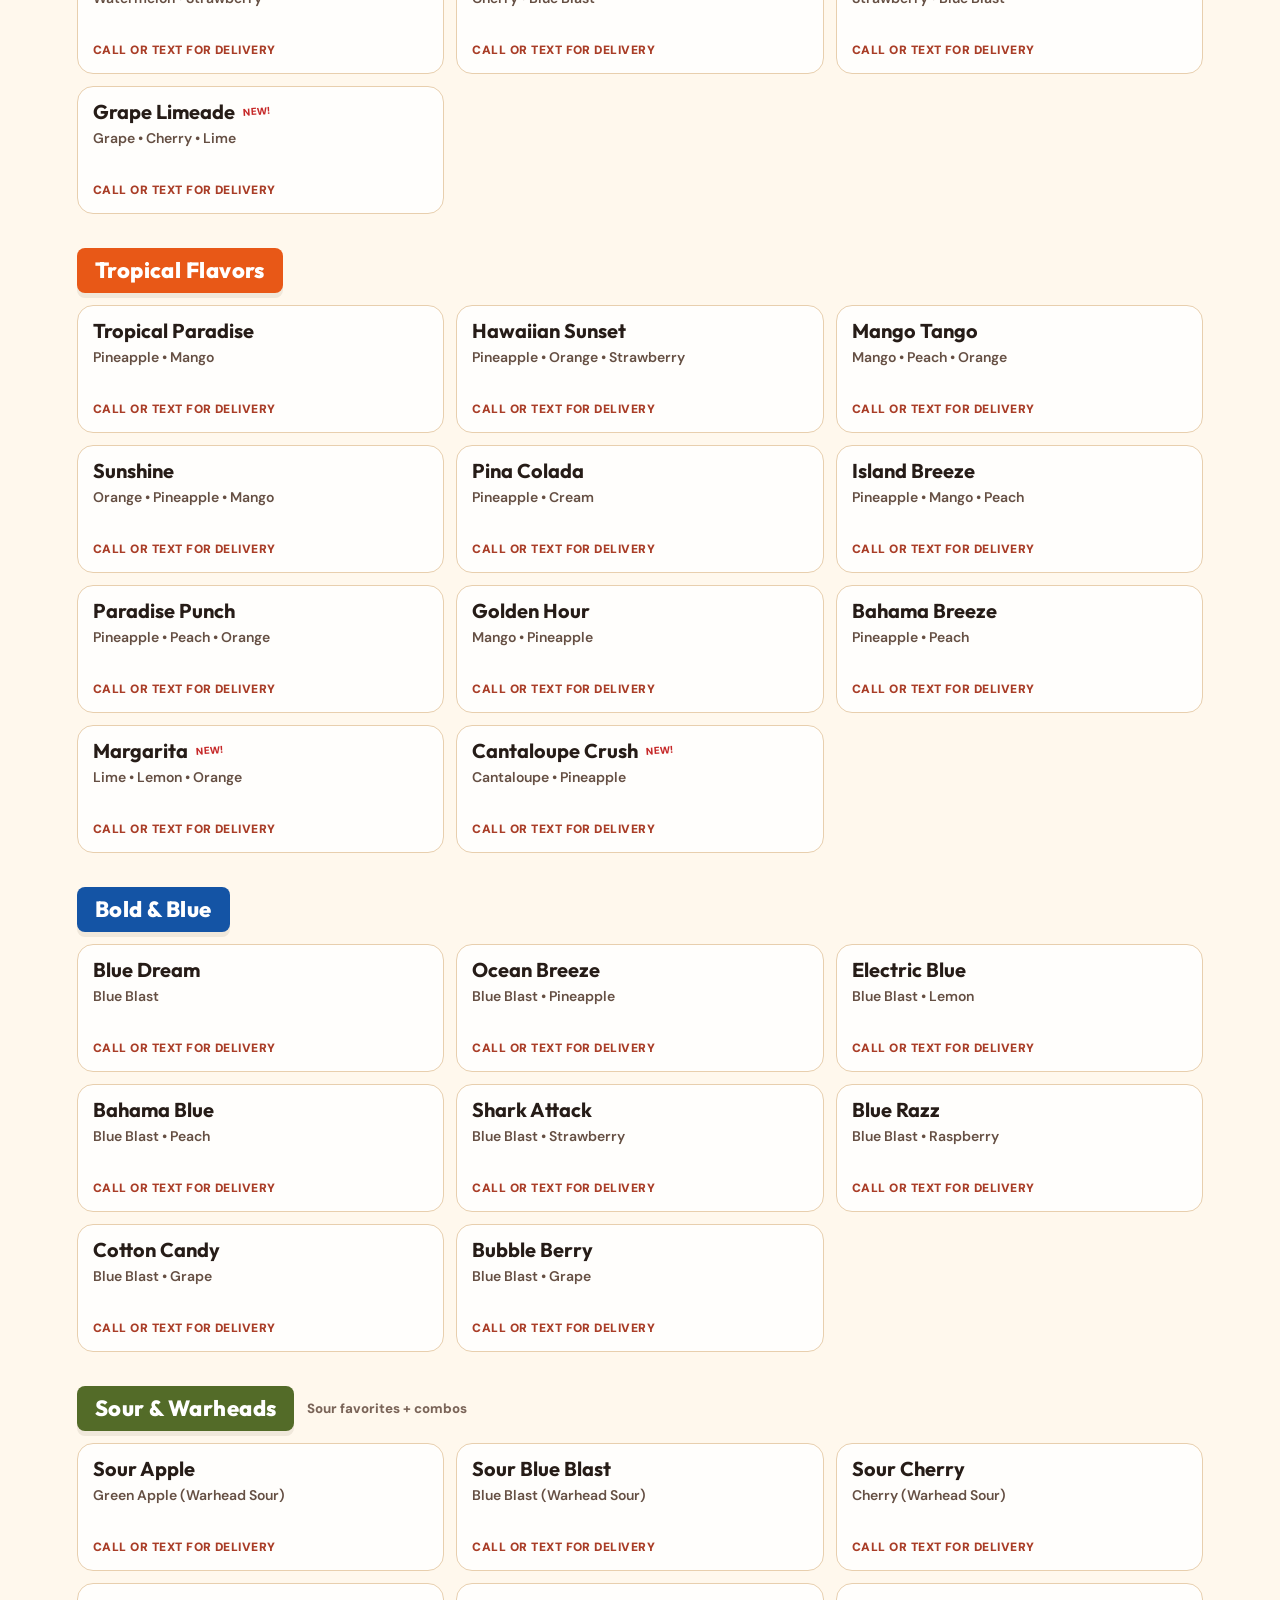
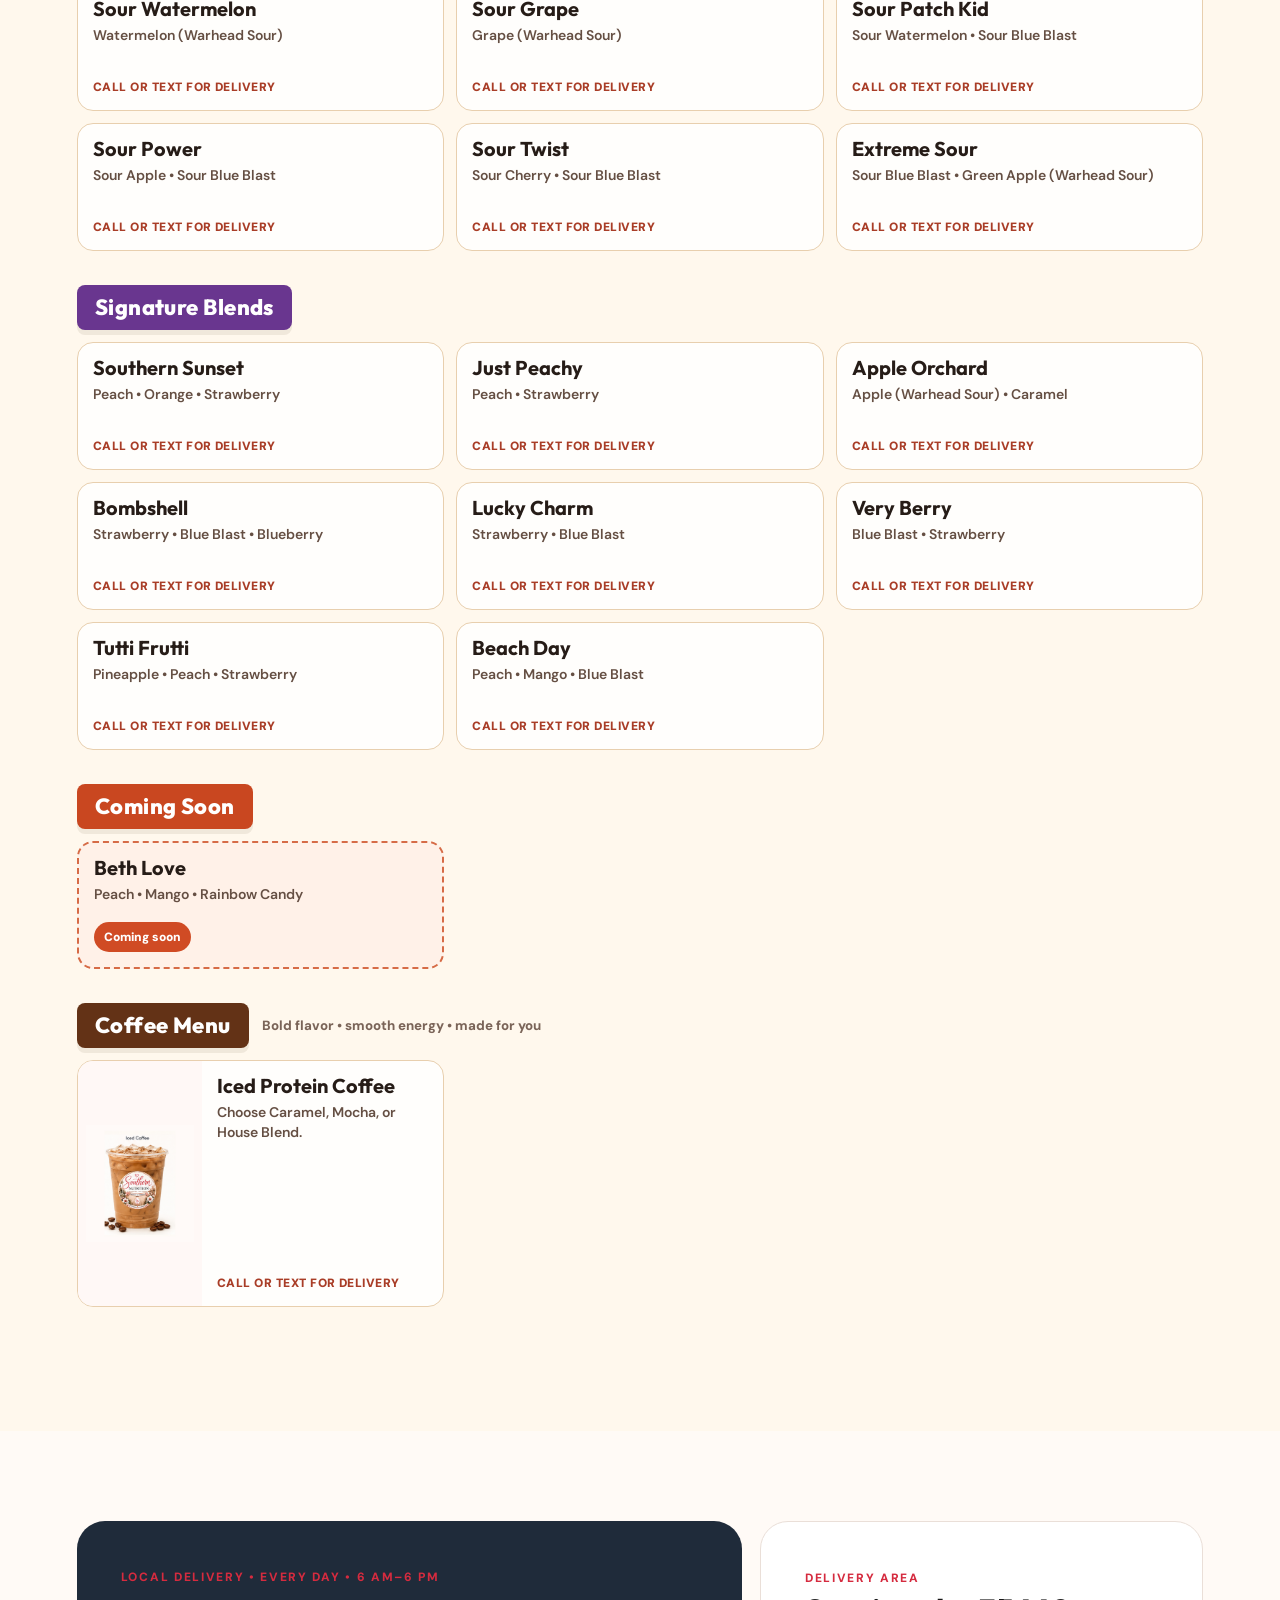
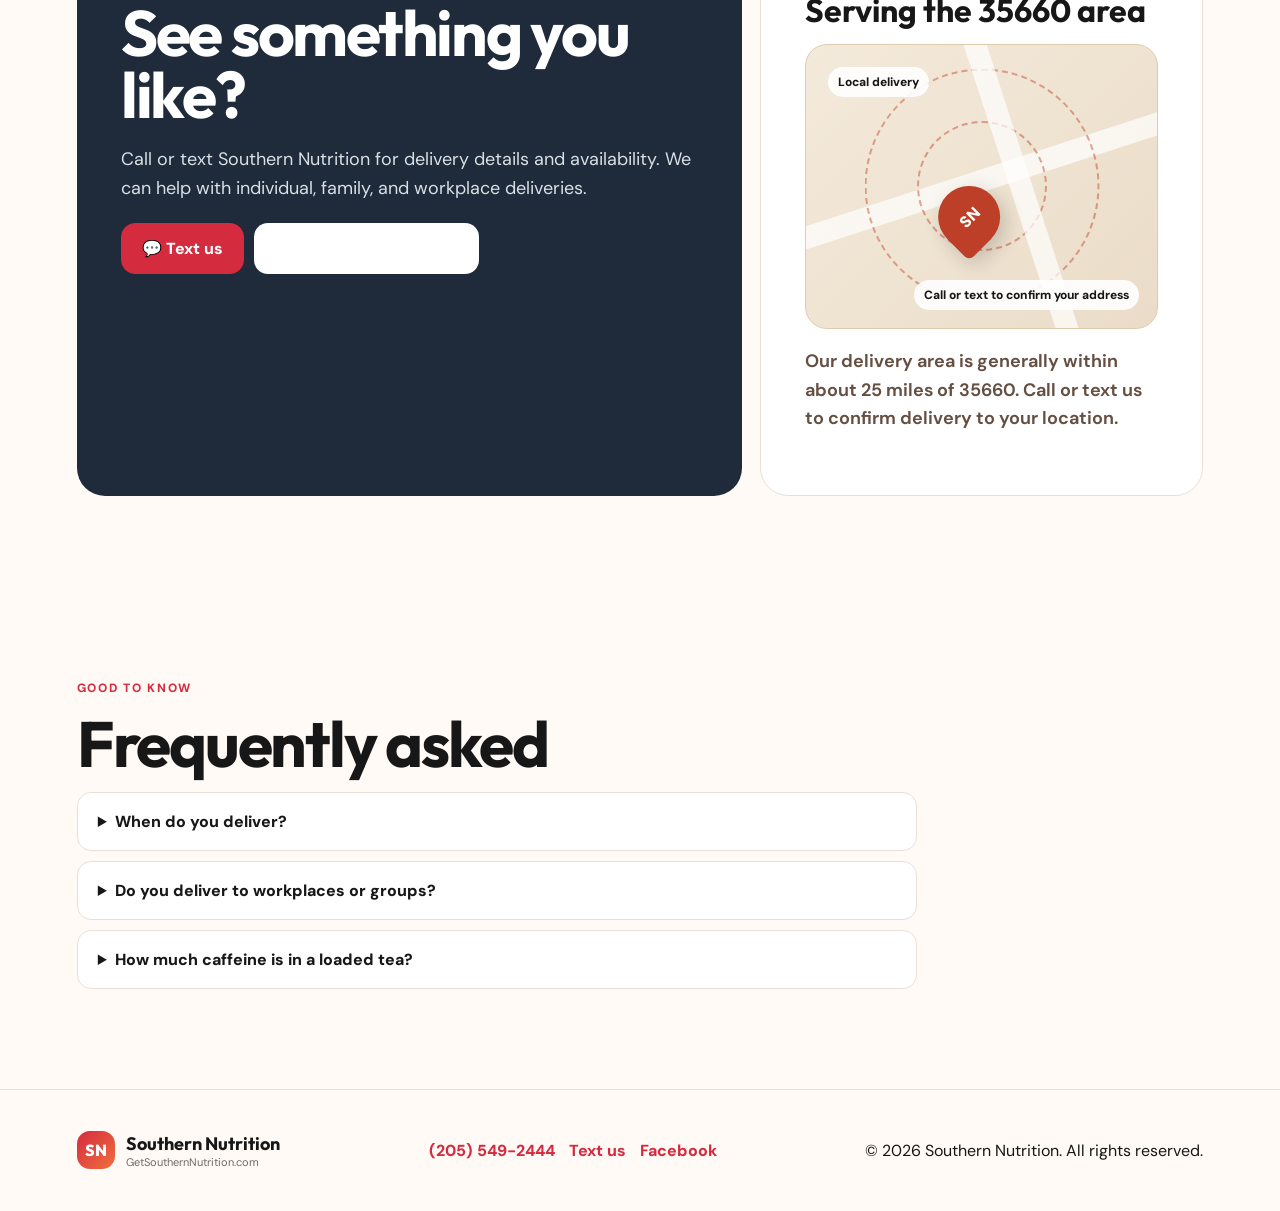
==== commit 1d15ffe4: "Add files via upload" ====
--- a/index.html
+++ b/index.html
@@ -8,7 +8,7 @@
   <link rel="preconnect" href="https://fonts.googleapis.com">
   <link rel="preconnect" href="https://fonts.gstatic.com" crossorigin>
   <link href="https://fonts.googleapis.com/css2?family=DM+Sans:wght@400;500;600;700;800&family=Outfit:wght@600;700;800&display=swap" rel="stylesheet">
-  <link rel="stylesheet" href="styles.css" />
+  <link rel="stylesheet" href="styles.css?v=20260904-gallery3" />
   <script src="https://sandbox.web.squarecdn.com/v1/square.js"></script>
 </head>
 <body class="public-menu-mode">
@@ -186,6 +186,6 @@
   </dialog>
 
   <div class="public-contact-bar"><a href="tel:+12055492444">☎ Call</a><a href="sms:+12055492444">💬 Text for delivery</a></div>
-  <script src="app.js"></script>
+  <script src="app.js?v=20260904-gallery3"></script>
 </body>
 </html>
